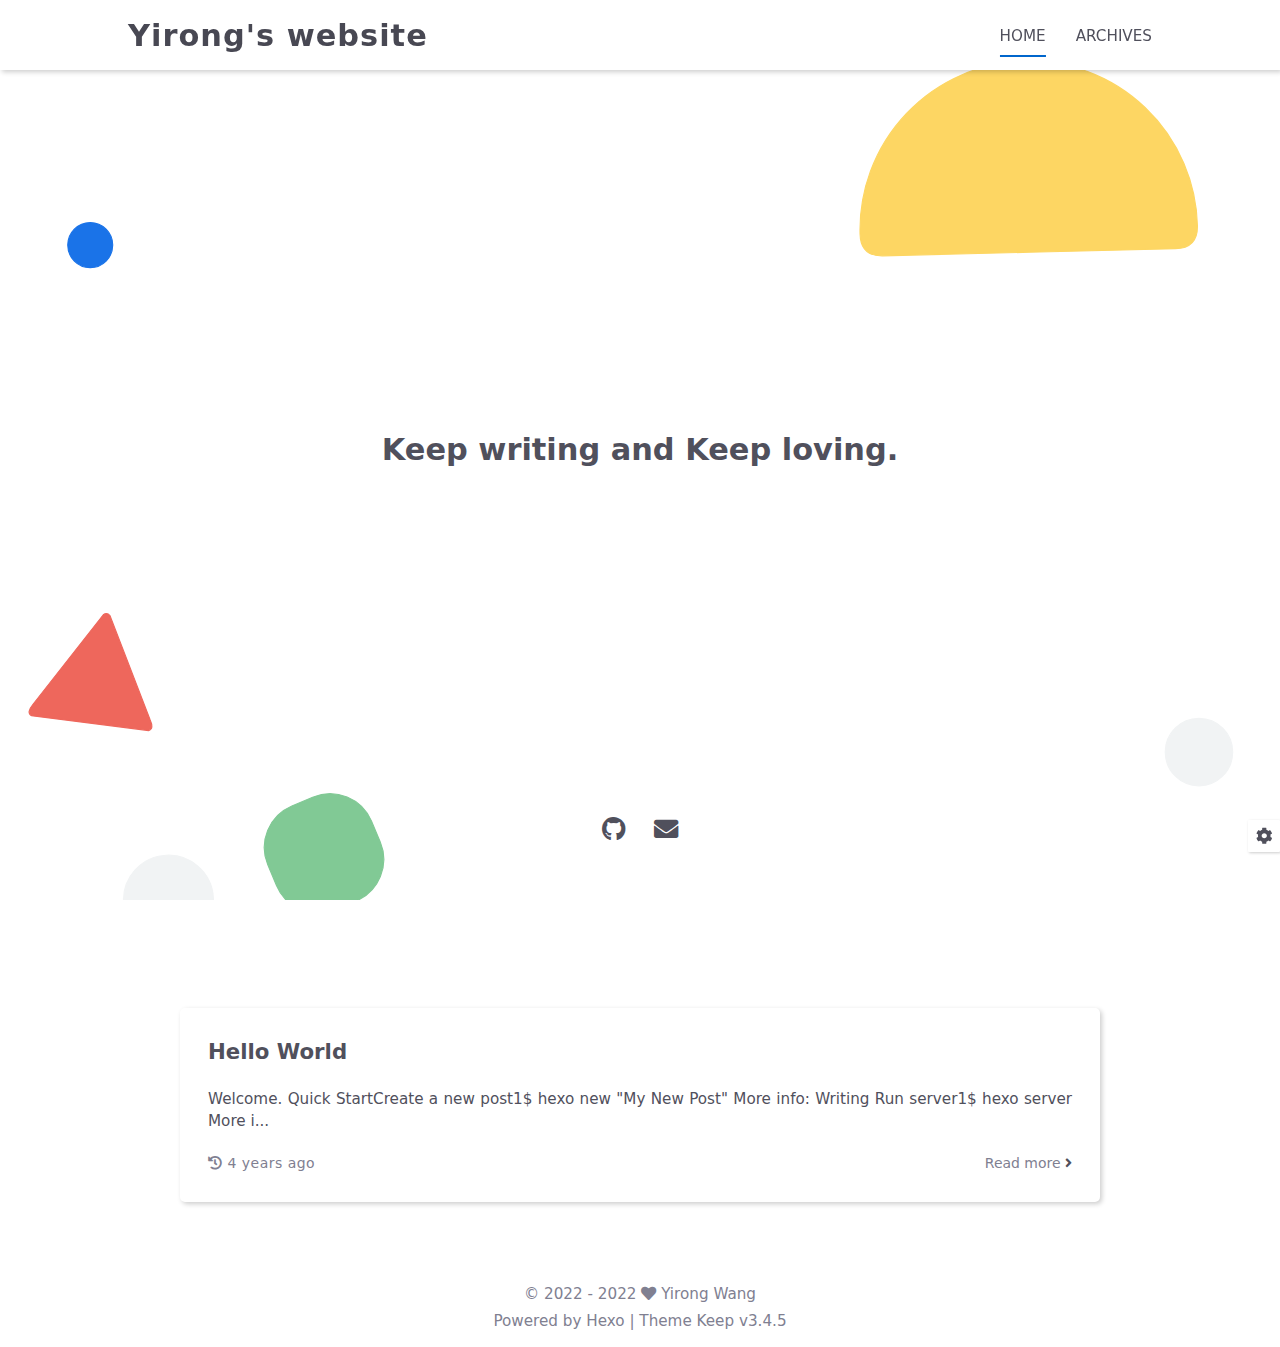
==== index.html @ bf0e3811 "Site updated: 2022-04-10 17:16:01" ====
<!DOCTYPE html>
<html lang="en">
<head>
    <meta charset="utf-8">
    <meta name="viewport" content="width=device-width, initial-scale=1, maximum-scale=1">
    <meta name="keywords" content="Hexo Theme Keep">
    <meta name="description" content="My blog">
    <meta name="author" content="Yirong Wang">
    
    <title>
        
        Yirong&#39;s website
    </title>
    
<link rel="stylesheet" href="/css/style.css">

    <link rel="shortcut icon" href="/images/logo.svg">
    
<link rel="stylesheet" href="/css/font-awesome.min.css">

    <script id="hexo-configurations">
    let KEEP = window.KEEP || {};
    KEEP.hexo_config = {"hostname":"yoursite.com","root":"/","language":"en"};
    KEEP.theme_config = {"toc":{"enable":false,"number":false,"expand_all":false,"init_open":false},"style":{"primary_color":"#0066CC","avatar":"/images/avatar.svg","favicon":"/images/logo.svg","article_img_align":"left","left_side_width":"260px","content_max_width":"920px","hover":{"shadow":false,"scale":false},"first_screen":{"enable":true,"background_img":"/images/bg.svg","description":"Keep writing and Keep loving."},"scroll":{"progress_bar":{"enable":false},"percent":{"enable":false}}},"local_search":{"enable":false,"preload":false},"code_copy":{"enable":false,"style":"default"},"pjax":{"enable":false},"lazyload":{"enable":false},"version":"3.4.5"};
    KEEP.language_ago = {"second":"%s seconds ago","minute":"%s minutes ago","hour":"%s hours ago","day":"%s days ago","week":"%s weeks ago","month":"%s months ago","year":"%s years ago"};
  </script>
<meta name="generator" content="Hexo 6.1.0"></head>


<body>
<div class="progress-bar-container">
    

    
</div>


<main class="page-container">

    
        <div class="first-screen-container flex-center fade-in-down-animation">
    <div class="content flex-center">
        <div class="description">
            Keep writing and Keep loving.
        </div>
        
            <div class="s-icon-list">
                
                    
                        
                            <span class="s-icon-item github">
                                <a target="_blank" href="https://github.com/YWYirong# your GitHub URL">
                                    <i class="fab fa-github"></i>
                                </a>
                            </span>
                        
                    
                
                    
                
                    
                
                    
                
                    
                
                    
                
                    
                
                    
                        
                            <span class="s-icon-item email">
                                <a href="mailto:yw.yirong@gmail.com">
                                    <i class="fas fa-envelope"></i>
                                </a>
                            </span>
                        
                    
                
            </div>
        
    </div>
</div>

    

    <div class="page-main-content">

        <div class="page-main-content-top">
            <header class="header-wrapper">

    <div class="header-content has-first-screen">
        <div class="left">
            
            <a class="logo-title" href="/">
                Yirong&#39;s website
            </a>
        </div>

        <div class="right">
            <div class="pc">
                <ul class="menu-list">
                    
                        <li class="menu-item">
                            <a class="active"
                               href="/"
                            >
                                HOME
                            </a>
                        </li>
                    
                        <li class="menu-item">
                            <a class=""
                               href="/archives"
                            >
                                ARCHIVES
                            </a>
                        </li>
                    
                    
                </ul>
            </div>
            <div class="mobile">
                
                <div class="icon-item menu-bar">
                    <div class="menu-bar-middle"></div>
                </div>
            </div>
        </div>
    </div>

    <div class="header-drawer">
        <ul class="drawer-menu-list">
            
                <li class="drawer-menu-item flex-center">
                    <a class="active"
                       href="/">HOME</a>
                </li>
            
                <li class="drawer-menu-item flex-center">
                    <a class=""
                       href="/archives">ARCHIVES</a>
                </li>
            
        </ul>
    </div>

    <div class="window-mask"></div>

</header>


        </div>

        <div class="page-main-content-middle">

            <div class="main-content">

                
                    <div class="home-content-container fade-in-down-animation">
    <ul class="home-article-list">
        
            <li class="home-article-item">

                

                <h3 class="home-article-title">
                    <a href="/2022/04/10/hello-world/">
                        Hello World
                    </a>
                </h3>

                <div class="home-article-content markdown-body">
                    
                        Welcome.
Quick StartCreate a new post1$ hexo new &quot;My New Post&quot;

More info: Writing
Run server1$ hexo server

More i...
                    
                </div>

                <div class="home-article-meta-info-container">
    <div class="home-article-meta-info">
        <span><i class="fas fa-history"></i>&nbsp;<span class="home-article-date" data-date="Sun Apr 10 2022 15:26:26 GMT-0500">2022-04-10</span></span>
        
        
    </div>

    <a href="/2022/04/10/hello-world/">Read more&nbsp;<i class="fas fa-angle-right"></i></a>
</div>

            </li>
        
    </ul>

    <div class="home-paginator">
        <div class="paginator">
    

    
</div>

    </div>
</div>


                
            </div>

        </div>

        <div class="page-main-content-bottom">
            <footer class="footer">
    <div class="info-container">
        <div class="copyright-info info-item">
            &copy;
            
              <span>2022</span>
              -
            
            2022&nbsp;<i class="fas fa-heart icon-animate"></i>&nbsp;<a href="/">Yirong Wang</a>
        </div>
        
        <div class="theme-info info-item">
            Powered by <a target="_blank" href="https://hexo.io">Hexo</a>&nbsp;|&nbsp;Theme&nbsp;<a class="theme-version" target="_blank" href="https://github.com/XPoet/hexo-theme-keep">Keep v3.4.5</a>
        </div>
        
        
    </div>
</footer>

        </div>
    </div>

    

    <div class="right-bottom-side-tools">
        <div class="side-tools-container">
    <ul class="side-tools-list">
        <li class="tools-item tool-font-adjust-plus flex-center">
            <i class="fas fa-search-plus"></i>
        </li>

        <li class="tools-item tool-font-adjust-minus flex-center">
            <i class="fas fa-search-minus"></i>
        </li>

        <li class="tools-item tool-expand-width flex-center">
            <i class="fas fa-arrows-alt-h"></i>
        </li>

        <li class="tools-item tool-dark-light-toggle flex-center">
            <i class="fas fa-moon"></i>
        </li>

        <!-- rss -->
        

        
            <li class="tools-item tool-scroll-to-top flex-center">
                <i class="fas fa-arrow-up"></i>
            </li>
        

        <li class="tools-item tool-scroll-to-bottom flex-center">
            <i class="fas fa-arrow-down"></i>
        </li>
    </ul>

    <ul class="exposed-tools-list">
        <li class="tools-item tool-toggle-show flex-center">
            <i class="fas fa-cog fa-spin"></i>
        </li>
        
    </ul>
</div>

    </div>

    

    <div class="image-viewer-container">
    <img src="">
</div>


    

</main>





<script src="/js/utils.js"></script>

<script src="/js/main.js"></script>

<script src="/js/header-shrink.js"></script>

<script src="/js/back2top.js"></script>

<script src="/js/dark-light-toggle.js"></script>








<div class="post-scripts">
    
</div>



</body>
</html>
---- css/style.css ----
:root {
  --background-color: #fff;
  --second-background-color: #f7f7f7;
  --primary-color: #06c;
  --first-text-color: #484853;
  --second-text-color: #4c4c57;
  --third-text-color: #808091;
  --fourth-text-color: #ededef;
  --default-text-color: #50505c;
  --border-color: #b3b3b3;
  --selection-color: #0075eb;
  --shadow-color: rgba(0,0,0,0.2);
  --shadow-hover-color: rgba(0,0,0,0.28);
  --scrollbar-color: #595967;
  --scroll-bar-bg-color: #e6e6e6;
  --link-color: #484853;
  --copyright-info-color: #c03;
  --avatar-background-color: #06c;
  --pjax-progress-bar-color: linear-gradient(45deg, #f10006, #ef5b00, #e59c01, #19ca05, #00cab5, #0264c8, #c303c3);
}
@media (prefers-color-scheme: light) {
  :root {
    --background-color: #fff;
    --second-background-color: #f7f7f7;
    --primary-color: #06c;
    --first-text-color: #484853;
    --second-text-color: #4c4c57;
    --third-text-color: #808091;
    --fourth-text-color: #ededef;
    --default-text-color: #50505c;
    --border-color: #b3b3b3;
    --selection-color: #0075eb;
    --shadow-color: rgba(0,0,0,0.2);
    --shadow-hover-color: rgba(0,0,0,0.28);
    --scrollbar-color: #595967;
    --scroll-bar-bg-color: #e6e6e6;
    --link-color: #484853;
    --copyright-info-color: #c03;
    --avatar-background-color: #06c;
    --pjax-progress-bar-color: linear-gradient(45deg, #f10006, #ef5b00, #e59c01, #19ca05, #00cab5, #0264c8, #c303c3);
  }
}
@media (prefers-color-scheme: dark) {
  :root {
    --background-color: #383940;
    --second-background-color: #32333a;
    --primary-color: #06c;
    --first-text-color: #d2d2d7;
    --second-text-color: #cbcbd1;
    --third-text-color: #9595a2;
    --fourth-text-color: #242429;
    --default-text-color: #bebec6;
    --border-color: #5c5e6a;
    --selection-color: #0075eb;
    --shadow-color: rgba(128,128,128,0.2);
    --shadow-hover-color: rgba(128,128,128,0.28);
    --scrollbar-color: #32333a;
    --scroll-bar-bg-color: #5c5e6a;
    --link-color: #c5c5cc;
    --copyright-info-color: #a30029;
    --avatar-background-color: #005cb8;
    --pjax-progress-bar-color: linear-gradient(45deg, #ea404a, #ea722f, #e9a71f, #67e559, #18ecec, #1b85f1, #ee1dee);
  }
}
.light-mode {
  --background-color: #fff;
  --second-background-color: #f7f7f7;
  --primary-color: #06c;
  --first-text-color: #484853;
  --second-text-color: #4c4c57;
  --third-text-color: #808091;
  --fourth-text-color: #ededef;
  --default-text-color: #50505c;
  --border-color: #b3b3b3;
  --selection-color: #0075eb;
  --shadow-color: rgba(0,0,0,0.2);
  --shadow-hover-color: rgba(0,0,0,0.28);
  --scrollbar-color: #595967;
  --scroll-bar-bg-color: #e6e6e6;
  --link-color: #484853;
  --copyright-info-color: #c03;
  --avatar-background-color: #06c;
  --pjax-progress-bar-color: linear-gradient(45deg, #f10006, #ef5b00, #e59c01, #19ca05, #00cab5, #0264c8, #c303c3);
}
.dark-mode {
  --background-color: #383940;
  --second-background-color: #32333a;
  --primary-color: #06c;
  --first-text-color: #d2d2d7;
  --second-text-color: #cbcbd1;
  --third-text-color: #9595a2;
  --fourth-text-color: #242429;
  --default-text-color: #bebec6;
  --border-color: #5c5e6a;
  --selection-color: #0075eb;
  --shadow-color: rgba(128,128,128,0.2);
  --shadow-hover-color: rgba(128,128,128,0.28);
  --scrollbar-color: #32333a;
  --scroll-bar-bg-color: #5c5e6a;
  --link-color: #c5c5cc;
  --copyright-info-color: #a30029;
  --avatar-background-color: #005cb8;
  --pjax-progress-bar-color: linear-gradient(45deg, #ea404a, #ea722f, #e9a71f, #67e559, #18ecec, #1b85f1, #ee1dee);
}
.fade-in-down-animation {
  animation-fill-mode: both;
  animation-duration: 1s;
  animation-name: fade-in-down;
}
.title-hover-animation {
  display: inline-block;
  position: relative;
  border-bottom: none;
  line-height: 1.3;
  vertical-align: top;
  color: var(--second-text-color);
}
.title-hover-animation::before {
  content: "";
  position: absolute;
  width: 100%;
  height: 2px;
  bottom: -4px;
  left: 0;
  background-color: var(--second-text-color);
  visibility: hidden;
  transform: scaleX(0);
  transition-property: color, background, box-shadow, border-color, visibility, transform;
  transition-delay: 0s, 0s, 0s, 0s, 0s, 0s;
  transition-duration: 0.2s, 0.2s, 0.2s, 0.2s, 0.2s, 0.2s;
  transition-timing-function: ease, ease, ease, ease, ease-in-out, ease-in-out;
}
.title-hover-animation:hover::before {
  visibility: visible;
  transform: scaleX(1);
}
@-moz-keyframes fade-in-down {
  0% {
    opacity: 0;
    transform: translateY(-50px);
  }
  100% {
    opacity: 1;
    transform: translateY(0);
  }
}
@-webkit-keyframes fade-in-down {
  0% {
    opacity: 0;
    transform: translateY(-50px);
  }
  100% {
    opacity: 1;
    transform: translateY(0);
  }
}
@-o-keyframes fade-in-down {
  0% {
    opacity: 0;
    transform: translateY(-50px);
  }
  100% {
    opacity: 1;
    transform: translateY(0);
  }
}
@keyframes fade-in-down {
  0% {
    opacity: 0;
    transform: translateY(-50px);
  }
  100% {
    opacity: 1;
    transform: translateY(0);
  }
}
@-moz-keyframes icon-animate {
  0%, 100% {
    transform: scale(1);
  }
  10%, 30% {
    transform: scale(0.88);
  }
  20%, 40%, 60%, 80% {
    transform: scale(1.08);
  }
  50%, 70% {
    transform: scale(1.08);
  }
}
@-webkit-keyframes icon-animate {
  0%, 100% {
    transform: scale(1);
  }
  10%, 30% {
    transform: scale(0.88);
  }
  20%, 40%, 60%, 80% {
    transform: scale(1.08);
  }
  50%, 70% {
    transform: scale(1.08);
  }
}
@-o-keyframes icon-animate {
  0%, 100% {
    transform: scale(1);
  }
  10%, 30% {
    transform: scale(0.88);
  }
  20%, 40%, 60%, 80% {
    transform: scale(1.08);
  }
  50%, 70% {
    transform: scale(1.08);
  }
}
@keyframes icon-animate {
  0%, 100% {
    transform: scale(1);
  }
  10%, 30% {
    transform: scale(0.88);
  }
  20%, 40%, 60%, 80% {
    transform: scale(1.08);
  }
  50%, 70% {
    transform: scale(1.08);
  }
}
* {
  transition-property: color, background, box-shadow, border-color;
  transition-delay: 0s, 0s, 0s, 0s;
  transition-duration: 0.2s, 0.2s, 0.2s, 0.2s;
  transition-timing-function: ease, ease, ease, ease;
}
*::-webkit-scrollbar {
  width: 6px;
  height: 6px;
  transition: all 0.2s ease;
}
*::-webkit-scrollbar-thumb {
  background: var(--scrollbar-color);
  border-radius: 1px;
}
*::-webkit-scrollbar-track {
  background: var(--scroll-bar-bg-color);
}
html,
body {
  position: relative;
  width: 100%;
  height: 100%;
  margin: 0;
  padding: 0;
  color: var(--default-text-color);
  background: var(--background-color);
  font-family: Optima-Regular, Optima, -apple-system, system-ui, Segoe UI, Roboto, Ubuntu, Cantarell, Noto Sans, sans-serif, BlinkMacSystemFont, Helvetica Neue, PingFang SC, Hiragino Sans GB, Microsoft YaHei, Arial;
  font-weight: 400;
  font-size: 15.2px;
  line-height: 22px;
}
html::-webkit-scrollbar,
body::-webkit-scrollbar {
  width: 8px;
  height: 8px;
}
@media (max-width: 780px) {
  html,
  body {
    font-size: 14.591999999999999px;
    line-height: 21.119999999999997px;
  }
}
@media (max-width: 500px) {
  html,
  body {
    font-size: 13.68px;
    line-height: 19.8px;
  }
}
::selection {
  background: var(--selection-color);
  color: #fff;
}
ul,
ol,
li {
  padding: 0;
  margin: 0;
  list-style: none;
}
a {
  text-decoration: none;
  color: var(--default-text-color);
}
a i,
a span {
  color: var(--default-text-color);
}
a:hover,
a:active {
  text-decoration: none !important;
  color: var(--primary-color);
}
a:hover i,
a:active i,
a:hover span,
a:active span {
  color: var(--primary-color);
}
img[lazyload] {
  padding: 10px;
  margin: 20px auto !important;
  cursor: not-allowed;
  pointer-events: none;
}
button {
  padding: 0;
  margin: 0;
  border: 0;
  outline: none;
  cursor: pointer;
  background: transparent;
}
.btn {
  display: inline-block;
  position: relative;
  text-align: center;
  cursor: pointer;
  white-space: nowrap;
  border-radius: 5px;
  padding: 8px 16px;
  background: var(--background-color);
  box-shadow: 2px 2px 5px var(--shadow-color);
  transition-property: color, background, box-shadow, border-color, transform;
  transition-delay: 0s, 0s, 0s, 0s, 0s;
  transition-duration: 0.2s, 0.2s, 0.2s, 0.2s, 0.2s;
  transition-timing-function: ease, ease, ease, ease, linear;
}
.btn:hover {
  color: var(--background-color);
  background: var(--primary-color);
}
.flex-center {
  display: flex;
  justify-content: center;
  align-items: center;
}
.clear {
  clear: both;
}
.markdown-body {
  font-size: 1rem;
}
.markdown-body blockquote {
  box-sizing: border-box;
  border-left: 5px solid var(--default-text-color);
  margin: 20px 0;
  color: var(--default-text-color);
  background: var(--second-background-color);
}
.markdown-body blockquote p,
.markdown-body blockquote ul,
.markdown-body blockquote ol {
  padding: 5px 5px 5px 10px;
}
.markdown-body p {
  line-height: 2;
  color: var(--default-text-color);
}
.markdown-body a {
  position: relative;
  outline: 0;
  text-decoration: none;
  overflow-wrap: break-word;
  cursor: pointer;
  border-bottom: 1px solid var(--third-text-color);
  box-sizing: border-box;
  padding-bottom: 2px;
}
.markdown-body a .fas,
.markdown-body a .far,
.markdown-body a fab {
  margin: 0 2px 0 6px;
  position: relative;
  color: var(--third-text-color);
  font-size: 0.88rem;
}
.markdown-body a:hover {
  text-decoration: underline;
}
.markdown-body a:hover::after {
  background: var(--primary-color);
}
.markdown-body strong {
  color: var(--default-text-color);
}
.markdown-body em {
  color: var(--default-text-color);
}
.markdown-body ul > li,
.markdown-body ol > li {
  margin-left: 16px;
  line-height: 2rem;
}
.markdown-body ul li {
  list-style: disc;
}
.markdown-body ul li ul li {
  list-style: circle;
}
.markdown-body ul li ul li ul li {
  list-style: square;
}
.markdown-body ol li {
  list-style: decimal;
}
.markdown-body ol li ol li {
  list-style: upper-alpha;
}
.markdown-body ol li ol li ol li {
  list-style: upper-roman;
}
.markdown-body li {
  color: var(--default-text-color);
}
.markdown-body h1,
.markdown-body h2,
.markdown-body h3,
.markdown-body h4,
.markdown-body h5,
.markdown-body h6 {
  color: var(--second-text-color);
  line-height: 1.5;
}
@media (max-width: 780px) {
  .markdown-body h1,
  .markdown-body h2,
  .markdown-body h3,
  .markdown-body h4,
  .markdown-body h5,
  .markdown-body h6 {
    line-height: 1.25;
  }
}
.markdown-body h1 {
  font-size: 1.8rem;
  font-weight: 600;
}
@media (max-width: 780px) {
  .markdown-body h1 {
    font-size: 1.7rem;
  }
}
.markdown-body h2 {
  font-size: 1.7rem;
  font-weight: 600;
}
@media (max-width: 780px) {
  .markdown-body h2 {
    font-size: 1.6rem;
  }
}
.markdown-body h3 {
  font-size: 1.6rem;
  font-weight: 550;
}
@media (max-width: 780px) {
  .markdown-body h3 {
    font-size: 1.5rem;
  }
}
.markdown-body h4 {
  font-size: 1.5rem;
  font-weight: 550;
}
@media (max-width: 780px) {
  .markdown-body h4 {
    font-size: 1.4rem;
  }
}
.markdown-body h5 {
  font-size: 1.28rem;
  font-weight: 500;
}
@media (max-width: 780px) {
  .markdown-body h5 {
    font-size: 1.18rem;
  }
}
.markdown-body h6 {
  font-size: 1.2rem;
  font-weight: 500;
  line-height: 1.2;
}
@media (max-width: 780px) {
  .markdown-body h6 {
    font-size: 1.1rem;
    line-height: 1.1;
  }
}
.markdown-body img {
  box-sizing: border-box;
  max-width: 100%;
  cursor: zoom-in;
  display: block;
  box-shadow: 0 0 2px var(--shadow-color);
  transition-property: color, background, box-shadow, border-color, padding, margin;
  transition-delay: 0s, 0s, 0s, 0s, 0s, 0s;
  transition-duration: 0.2s, 0.2s, 0.2s, 0.2s, 0.2s, 0.2s;
  transition-timing-function: ease, ease, ease, ease, linear, linear;
  margin: 10px 0 2px;
}
.markdown-body > table {
  border-spacing: 0;
  border-collapse: collapse;
  width: 100%;
  overflow: auto;
}
.markdown-body > table td,
.markdown-body > table th {
  padding: 0;
}
.markdown-body > table th {
  font-weight: 600;
}
.markdown-body > table td,
.markdown-body > table th {
  padding: 6px 13px;
  border: 1px solid var(--border-color);
}
.markdown-body > table tr {
  background-color: var(--background-color);
  border: 1px solid var(--fourth-text-color);
}
.markdown-body > table tr:nth-child(2n) {
  background-color: var(--second-background-color);
}
:root {
  --background-color: #fff;
  --second-background-color: #f7f7f7;
  --primary-color: #06c;
  --first-text-color: #484853;
  --second-text-color: #4c4c57;
  --third-text-color: #808091;
  --fourth-text-color: #ededef;
  --default-text-color: #50505c;
  --border-color: #b3b3b3;
  --selection-color: #0075eb;
  --shadow-color: rgba(0,0,0,0.2);
  --shadow-hover-color: rgba(0,0,0,0.28);
  --scrollbar-color: #595967;
  --scroll-bar-bg-color: #e6e6e6;
  --link-color: #484853;
  --copyright-info-color: #c03;
  --avatar-background-color: #06c;
  --pjax-progress-bar-color: linear-gradient(45deg, #f10006, #ef5b00, #e59c01, #19ca05, #00cab5, #0264c8, #c303c3);
}
@media (prefers-color-scheme: light) {
  :root {
    --background-color: #fff;
    --second-background-color: #f7f7f7;
    --primary-color: #06c;
    --first-text-color: #484853;
    --second-text-color: #4c4c57;
    --third-text-color: #808091;
    --fourth-text-color: #ededef;
    --default-text-color: #50505c;
    --border-color: #b3b3b3;
    --selection-color: #0075eb;
    --shadow-color: rgba(0,0,0,0.2);
    --shadow-hover-color: rgba(0,0,0,0.28);
    --scrollbar-color: #595967;
    --scroll-bar-bg-color: #e6e6e6;
    --link-color: #484853;
    --copyright-info-color: #c03;
    --avatar-background-color: #06c;
    --pjax-progress-bar-color: linear-gradient(45deg, #f10006, #ef5b00, #e59c01, #19ca05, #00cab5, #0264c8, #c303c3);
  }
}
@media (prefers-color-scheme: dark) {
  :root {
    --background-color: #383940;
    --second-background-color: #32333a;
    --primary-color: #06c;
    --first-text-color: #d2d2d7;
    --second-text-color: #cbcbd1;
    --third-text-color: #9595a2;
    --fourth-text-color: #242429;
    --default-text-color: #bebec6;
    --border-color: #5c5e6a;
    --selection-color: #0075eb;
    --shadow-color: rgba(128,128,128,0.2);
    --shadow-hover-color: rgba(128,128,128,0.28);
    --scrollbar-color: #32333a;
    --scroll-bar-bg-color: #5c5e6a;
    --link-color: #c5c5cc;
    --copyright-info-color: #a30029;
    --avatar-background-color: #005cb8;
    --pjax-progress-bar-color: linear-gradient(45deg, #ea404a, #ea722f, #e9a71f, #67e559, #18ecec, #1b85f1, #ee1dee);
  }
}
.light-mode {
  --background-color: #fff;
  --second-background-color: #f7f7f7;
  --primary-color: #06c;
  --first-text-color: #484853;
  --second-text-color: #4c4c57;
  --third-text-color: #808091;
  --fourth-text-color: #ededef;
  --default-text-color: #50505c;
  --border-color: #b3b3b3;
  --selection-color: #0075eb;
  --shadow-color: rgba(0,0,0,0.2);
  --shadow-hover-color: rgba(0,0,0,0.28);
  --scrollbar-color: #595967;
  --scroll-bar-bg-color: #e6e6e6;
  --link-color: #484853;
  --copyright-info-color: #c03;
  --avatar-background-color: #06c;
  --pjax-progress-bar-color: linear-gradient(45deg, #f10006, #ef5b00, #e59c01, #19ca05, #00cab5, #0264c8, #c303c3);
}
.dark-mode {
  --background-color: #383940;
  --second-background-color: #32333a;
  --primary-color: #06c;
  --first-text-color: #d2d2d7;
  --second-text-color: #cbcbd1;
  --third-text-color: #9595a2;
  --fourth-text-color: #242429;
  --default-text-color: #bebec6;
  --border-color: #5c5e6a;
  --selection-color: #0075eb;
  --shadow-color: rgba(128,128,128,0.2);
  --shadow-hover-color: rgba(128,128,128,0.28);
  --scrollbar-color: #32333a;
  --scroll-bar-bg-color: #5c5e6a;
  --link-color: #c5c5cc;
  --copyright-info-color: #a30029;
  --avatar-background-color: #005cb8;
  --pjax-progress-bar-color: linear-gradient(45deg, #ea404a, #ea722f, #e9a71f, #67e559, #18ecec, #1b85f1, #ee1dee);
}
:root {
  --code-foreground: #535360;
  --code-background: #f2f2f2;
  --highlight-background: #fafafa;
  --highlight-foreground: #535360;
  --highlight-comment: #8e908c;
  --highlight-red: #c82829;
  --highlight-orange: #f5871f;
  --highlight-yellow: #eab700;
  --highlight-green: #718c00;
  --highlight-aqua: #3e999f;
  --highlight-blue: #4271ae;
  --highlight-purple: #8959a8;
  --highlight-gutter-color: #585865;
  --highlight-gutter-bg-color: #f2f2f2;
}
@media (prefers-color-scheme: light) {
  :root {
    --code-foreground: #535360;
    --code-background: #f2f2f2;
    --highlight-background: #fafafa;
    --highlight-foreground: #535360;
    --highlight-comment: #8e908c;
    --highlight-red: #c82829;
    --highlight-orange: #f5871f;
    --highlight-yellow: #eab700;
    --highlight-green: #718c00;
    --highlight-aqua: #3e999f;
    --highlight-blue: #4271ae;
    --highlight-purple: #8959a8;
    --highlight-gutter-color: #585865;
    --highlight-gutter-bg-color: #f2f2f2;
  }
}
@media (prefers-color-scheme: dark) {
  :root {
    --code-foreground: #bfbfc7;
    --code-background: #32333a;
    --highlight-background: #34343b;
    --highlight-foreground: #bfbfc7;
    --highlight-comment: #969896;
    --highlight-red: #c66;
    --highlight-orange: #de935f;
    --highlight-yellow: #f0c674;
    --highlight-green: #b5bd68;
    --highlight-aqua: #8abeb7;
    --highlight-blue: #81a2be;
    --highlight-purple: #b294bb;
    --highlight-gutter-color: #c1c1c9;
    --highlight-gutter-bg-color: #32333a;
  }
}
.light-mode {
  --code-foreground: #535360;
  --code-background: #f2f2f2;
  --highlight-background: #fafafa;
  --highlight-foreground: #535360;
  --highlight-comment: #8e908c;
  --highlight-red: #c82829;
  --highlight-orange: #f5871f;
  --highlight-yellow: #eab700;
  --highlight-green: #718c00;
  --highlight-aqua: #3e999f;
  --highlight-blue: #4271ae;
  --highlight-purple: #8959a8;
  --highlight-gutter-color: #585865;
  --highlight-gutter-bg-color: #f2f2f2;
}
.dark-mode {
  --code-foreground: #bfbfc7;
  --code-background: #32333a;
  --highlight-background: #34343b;
  --highlight-foreground: #bfbfc7;
  --highlight-comment: #969896;
  --highlight-red: #c66;
  --highlight-orange: #de935f;
  --highlight-yellow: #f0c674;
  --highlight-green: #b5bd68;
  --highlight-aqua: #8abeb7;
  --highlight-blue: #81a2be;
  --highlight-purple: #b294bb;
  --highlight-gutter-color: #c1c1c9;
  --highlight-gutter-bg-color: #32333a;
}
pre,
.highlight {
  overflow: auto;
  margin: 20px 0;
  padding: 0;
  font-size: 0.96rem;
  line-height: 1.5rem;
  color: var(--highlight-foreground);
  background: var(--highlight-background);
}
pre,
code {
  font-family: "Source Code Pro", consolas, Menlo;
}
code {
  padding: 5px;
  word-wrap: break-word;
  border-radius: 2px;
  font-size: 0.96rem;
  color: var(--code-foreground);
  background: var(--code-background);
}
pre {
  padding: 10px;
}
pre code {
  padding: 0;
  color: var(--highlight-foreground);
  background: none;
  text-shadow: none;
}
.highlight {
  border-radius: 1px;
}
.highlight pre {
  border: none;
  margin: 0;
  padding: 10px 0;
}
.highlight table {
  margin: 0;
  width: auto;
  border: none;
  border-spacing: unset;
}
.highlight td {
  border: none;
  padding: 0;
}
.highlight figcaption {
  font-size: 1rem;
  color: var(--highlight-foreground);
  line-height: 1rem;
  margin-bottom: 1rem;
}
.highlight figcaption a {
  float: right;
  color: var(--highlight-foreground);
}
.highlight figcaption a:hover {
  border-bottom-color: var(--highlight-foreground);
}
.highlight .gutter pre {
  padding-left: 10px;
  padding-right: 10px;
  color: var(--highlight-gutter-color);
  text-align: center;
  background-color: var(--highlight-gutter-bg-color);
}
.highlight .code pre {
  width: 100%;
  padding-left: 10px;
  padding-right: 10px;
  background-color: var(--highlight-background);
}
.highlight .line {
  height: 20px;
  color: var(--default-text-color);
}
.highlight .line .attr {
  color: var(--default-text-color);
}
.highlight .line .string {
  color: var(--default-text-color);
}
.gutter {
  -webkit-user-select: none;
  -moz-user-select: none;
  -ms-user-select: none;
  user-select: none;
}
.gist table {
  width: auto;
}
.gist table td {
  border: none;
}
pre .deletion {
  background: var(--highlight-deletion);
}
pre .addition {
  background: var(--highlight-addition);
}
pre .meta {
  color: var(--highlight-purple);
}
pre .comment {
  color: var(--highlight-comment);
}
pre .variable,
pre .attribute,
pre .tag,
pre .regexp,
pre .ruby .constant,
pre .xml .tag .title,
pre .xml .pi,
pre .xml .doctype,
pre .html .doctype,
pre .css .id,
pre .css .class,
pre .css .pseudo {
  color: var(--highlight-red);
}
pre .number,
pre .preprocessor,
pre .built_in,
pre .literal,
pre .params,
pre .constant,
pre .command {
  color: var(--highlight-orange);
}
pre .ruby .class .title,
pre .css .rules .attribute,
pre .string,
pre .value,
pre .inheritance,
pre .header,
pre .ruby .symbol,
pre .xml .cdata,
pre .special,
pre .number,
pre .formula {
  color: var(--highlight-green);
}
pre .title,
pre .css .hexcolor {
  color: var(--highlight-aqua);
}
pre .function,
pre .python .decorator,
pre .python .title,
pre .ruby .function .title,
pre .ruby .title .keyword,
pre .perl .sub,
pre .javascript .title,
pre .coffeescript .title {
  color: var(--highlight-blue);
}
pre .keyword,
pre .javascript .function {
  color: var(--highlight-purple);
}
.highlight-container {
  position: relative;
}
.highlight-container:hover .copy-btn,
.highlight-container .copy-btn:focus {
  opacity: 1;
}
.copy-btn {
  cursor: pointer;
  display: inline-block;
  font-weight: bold;
  line-height: 1.8;
  opacity: 0;
  outline: 0;
  padding: 2px 6px;
  position: absolute;
  vertical-align: middle;
  white-space: nowrap;
  font-size: 1rem;
  color: var(--default-text-color);
  -moz-user-select: none;
  -ms-user-select: none;
  -webkit-user-select: none;
  user-select: none;
  transition-property: color, background, box-shadow, border-color, opacity;
  transition-delay: 0s, 0s, 0s, 0s, 0s;
  transition-duration: 0.2s, 0.2s, 0.2s, 0.2s, 0.2s;
  transition-timing-function: ease, ease, ease, ease, ease-in-out;
  background: var(--background-color);
  border: 0;
  right: 0;
  top: 0;
}
:root {
  --background-color: #fff;
  --second-background-color: #f7f7f7;
  --primary-color: #06c;
  --first-text-color: #484853;
  --second-text-color: #4c4c57;
  --third-text-color: #808091;
  --fourth-text-color: #ededef;
  --default-text-color: #50505c;
  --border-color: #b3b3b3;
  --selection-color: #0075eb;
  --shadow-color: rgba(0,0,0,0.2);
  --shadow-hover-color: rgba(0,0,0,0.28);
  --scrollbar-color: #595967;
  --scroll-bar-bg-color: #e6e6e6;
  --link-color: #484853;
  --copyright-info-color: #c03;
  --avatar-background-color: #06c;
  --pjax-progress-bar-color: linear-gradient(45deg, #f10006, #ef5b00, #e59c01, #19ca05, #00cab5, #0264c8, #c303c3);
}
@media (prefers-color-scheme: light) {
  :root {
    --background-color: #fff;
    --second-background-color: #f7f7f7;
    --primary-color: #06c;
    --first-text-color: #484853;
    --second-text-color: #4c4c57;
    --third-text-color: #808091;
    --fourth-text-color: #ededef;
    --default-text-color: #50505c;
    --border-color: #b3b3b3;
    --selection-color: #0075eb;
    --shadow-color: rgba(0,0,0,0.2);
    --shadow-hover-color: rgba(0,0,0,0.28);
    --scrollbar-color: #595967;
    --scroll-bar-bg-color: #e6e6e6;
    --link-color: #484853;
    --copyright-info-color: #c03;
    --avatar-background-color: #06c;
    --pjax-progress-bar-color: linear-gradient(45deg, #f10006, #ef5b00, #e59c01, #19ca05, #00cab5, #0264c8, #c303c3);
  }
}
@media (prefers-color-scheme: dark) {
  :root {
    --background-color: #383940;
    --second-background-color: #32333a;
    --primary-color: #06c;
    --first-text-color: #d2d2d7;
    --second-text-color: #cbcbd1;
    --third-text-color: #9595a2;
    --fourth-text-color: #242429;
    --default-text-color: #bebec6;
    --border-color: #5c5e6a;
    --selection-color: #0075eb;
    --shadow-color: rgba(128,128,128,0.2);
    --shadow-hover-color: rgba(128,128,128,0.28);
    --scrollbar-color: #32333a;
    --scroll-bar-bg-color: #5c5e6a;
    --link-color: #c5c5cc;
    --copyright-info-color: #a30029;
    --avatar-background-color: #005cb8;
    --pjax-progress-bar-color: linear-gradient(45deg, #ea404a, #ea722f, #e9a71f, #67e559, #18ecec, #1b85f1, #ee1dee);
  }
}
.light-mode {
  --background-color: #fff;
  --second-background-color: #f7f7f7;
  --primary-color: #06c;
  --first-text-color: #484853;
  --second-text-color: #4c4c57;
  --third-text-color: #808091;
  --fourth-text-color: #ededef;
  --default-text-color: #50505c;
  --border-color: #b3b3b3;
  --selection-color: #0075eb;
  --shadow-color: rgba(0,0,0,0.2);
  --shadow-hover-color: rgba(0,0,0,0.28);
  --scrollbar-color: #595967;
  --scroll-bar-bg-color: #e6e6e6;
  --link-color: #484853;
  --copyright-info-color: #c03;
  --avatar-background-color: #06c;
  --pjax-progress-bar-color: linear-gradient(45deg, #f10006, #ef5b00, #e59c01, #19ca05, #00cab5, #0264c8, #c303c3);
}
.dark-mode {
  --background-color: #383940;
  --second-background-color: #32333a;
  --primary-color: #06c;
  --first-text-color: #d2d2d7;
  --second-text-color: #cbcbd1;
  --third-text-color: #9595a2;
  --fourth-text-color: #242429;
  --default-text-color: #bebec6;
  --border-color: #5c5e6a;
  --selection-color: #0075eb;
  --shadow-color: rgba(128,128,128,0.2);
  --shadow-hover-color: rgba(128,128,128,0.28);
  --scrollbar-color: #32333a;
  --scroll-bar-bg-color: #5c5e6a;
  --link-color: #c5c5cc;
  --copyright-info-color: #a30029;
  --avatar-background-color: #005cb8;
  --pjax-progress-bar-color: linear-gradient(45deg, #ea404a, #ea722f, #e9a71f, #67e559, #18ecec, #1b85f1, #ee1dee);
}
:root {
  --code-foreground: #535360;
  --code-background: #f2f2f2;
  --highlight-background: #fafafa;
  --highlight-foreground: #535360;
  --highlight-comment: #8e908c;
  --highlight-red: #c82829;
  --highlight-orange: #f5871f;
  --highlight-yellow: #eab700;
  --highlight-green: #718c00;
  --highlight-aqua: #3e999f;
  --highlight-blue: #4271ae;
  --highlight-purple: #8959a8;
  --highlight-gutter-color: #585865;
  --highlight-gutter-bg-color: #f2f2f2;
}
@media (prefers-color-scheme: light) {
  :root {
    --code-foreground: #535360;
    --code-background: #f2f2f2;
    --highlight-background: #fafafa;
    --highlight-foreground: #535360;
    --highlight-comment: #8e908c;
    --highlight-red: #c82829;
    --highlight-orange: #f5871f;
    --highlight-yellow: #eab700;
    --highlight-green: #718c00;
    --highlight-aqua: #3e999f;
    --highlight-blue: #4271ae;
    --highlight-purple: #8959a8;
    --highlight-gutter-color: #585865;
    --highlight-gutter-bg-color: #f2f2f2;
  }
}
@media (prefers-color-scheme: dark) {
  :root {
    --code-foreground: #bfbfc7;
    --code-background: #32333a;
    --highlight-background: #34343b;
    --highlight-foreground: #bfbfc7;
    --highlight-comment: #969896;
    --highlight-red: #c66;
    --highlight-orange: #de935f;
    --highlight-yellow: #f0c674;
    --highlight-green: #b5bd68;
    --highlight-aqua: #8abeb7;
    --highlight-blue: #81a2be;
    --highlight-purple: #b294bb;
    --highlight-gutter-color: #c1c1c9;
    --highlight-gutter-bg-color: #32333a;
  }
}
.light-mode {
  --code-foreground: #535360;
  --code-background: #f2f2f2;
  --highlight-background: #fafafa;
  --highlight-foreground: #535360;
  --highlight-comment: #8e908c;
  --highlight-red: #c82829;
  --highlight-orange: #f5871f;
  --highlight-yellow: #eab700;
  --highlight-green: #718c00;
  --highlight-aqua: #3e999f;
  --highlight-blue: #4271ae;
  --highlight-purple: #8959a8;
  --highlight-gutter-color: #585865;
  --highlight-gutter-bg-color: #f2f2f2;
}
.dark-mode {
  --code-foreground: #bfbfc7;
  --code-background: #32333a;
  --highlight-background: #34343b;
  --highlight-foreground: #bfbfc7;
  --highlight-comment: #969896;
  --highlight-red: #c66;
  --highlight-orange: #de935f;
  --highlight-yellow: #f0c674;
  --highlight-green: #b5bd68;
  --highlight-aqua: #8abeb7;
  --highlight-blue: #81a2be;
  --highlight-purple: #b294bb;
  --highlight-gutter-color: #c1c1c9;
  --highlight-gutter-bg-color: #32333a;
}
.page-container {
  position: relative;
  box-sizing: border-box;
  width: 100%;
  height: auto;
  background: var(--background-color);
  transition-property: color, background, box-shadow, border-color, padding-left;
  transition-delay: 0s, 0s, 0s, 0s, 0s;
  transition-duration: 0.2s, 0.2s, 0.2s, 0.2s, 0.3s;
  transition-timing-function: ease, ease, ease, ease, ease-out;
}
@media (max-width: 780px) {
  .page-container {
    padding-left: 0 !important;
  }
}
.page-container .page-main-content {
  padding-top: 70px;
  position: relative;
}
.header-shrink .page-container .page-main-content {
  padding-top: 50.4px;
}
@media (max-width: 780px) {
  .header-shrink .page-container .page-main-content {
    padding-top: 45.36px;
  }
}
@media (max-width: 500px) {
  .header-shrink .page-container .page-main-content {
    padding-top: 40.32px;
  }
}
@media (max-width: 780px) {
  .page-container .page-main-content {
    padding-top: 63px;
  }
}
@media (max-width: 500px) {
  .page-container .page-main-content {
    padding-top: 56px;
  }
}
.page-container .page-main-content .page-main-content-top {
  position: fixed;
  top: 0;
  right: 0;
  width: 100%;
  height: 70px;
  z-index: 1005;
  box-sizing: border-box;
  transition-property: color, background, box-shadow, border-color, transform, padding-left, height;
  transition-delay: 0s, 0s, 0s, 0s, 0s, 0s, 0s;
  transition-duration: 0.2s, 0.2s, 0.2s, 0.2s, 0.3s, 0.2s, 0.2s;
  transition-timing-function: ease, ease, ease, ease, ease-out, linear, ease;
}
.page-container .page-main-content .page-main-content-top.hide {
  transform: translateY(-105%);
}
.header-shrink .page-container .page-main-content .page-main-content-top {
  height: 50.4px;
}
@media (max-width: 780px) {
  .header-shrink .page-container .page-main-content .page-main-content-top {
    height: 45.36px;
  }
}
@media (max-width: 500px) {
  .header-shrink .page-container .page-main-content .page-main-content-top {
    height: 40.32px;
  }
}
@media (max-width: 780px) {
  .page-container .page-main-content .page-main-content-top {
    height: 63px;
    padding-left: 0 !important;
  }
}
@media (max-width: 500px) {
  .page-container .page-main-content .page-main-content-top {
    height: 56px;
  }
}
.page-container .page-main-content .page-main-content-middle {
  box-sizing: border-box;
  width: 100%;
  display: flex;
  justify-content: center;
  padding: 38px 0;
}
@media (max-width: 780px) {
  .page-container .page-main-content .page-main-content-middle {
    padding: 30.400000000000002px 0;
  }
}
@media (max-width: 500px) {
  .page-container .page-main-content .page-main-content-middle {
    padding: 22.8px 0;
  }
}
.page-container .page-main-content .page-main-content-middle .main-content {
  position: relative;
  box-sizing: border-box;
  width: 80%;
  max-width: 920px;
  height: 100%;
}
@media (max-width: 780px) {
  .page-container .page-main-content .page-main-content-middle .main-content {
    width: 86%;
  }
}
@media (max-width: 500px) {
  .page-container .page-main-content .page-main-content-middle .main-content {
    width: 90%;
  }
}
.page-container .page-main-content .page-main-content-bottom {
  width: 100%;
}
.page-container .page-aside {
  position: fixed;
  top: 0;
  bottom: 0;
  left: -260px;
  width: 260px;
  height: 100%;
  z-index: 1006;
  overflow-y: auto;
  padding: 20px;
  box-sizing: border-box;
  background: var(--background-color);
  box-shadow: 2px 2px 5px var(--shadow-color);
  transition-property: color, background, box-shadow, border-color, left, transform;
  transition-delay: 0s, 0s, 0s, 0s, 0s, 0s;
  transition-duration: 0.2s, 0.2s, 0.2s, 0.2s, 0.3s, 0.2s;
  transition-timing-function: ease, ease, ease, ease, ease-out, linear;
}
@media (max-width: 780px) {
  .page-container .page-aside {
    left: 0 !important;
    display: none !important;
  }
}
.page-container .post-tools {
  position: fixed;
  top: 108px;
  right: 38px;
  transition-property: color, background, box-shadow, border-color, top;
  transition-delay: 0s, 0s, 0s, 0s, 0s;
  transition-duration: 0.2s, 0.2s, 0.2s, 0.2s, 0.2s;
  transition-timing-function: ease, ease, ease, ease, ease;
}
.header-shrink .page-container .post-tools {
  top: 88.4px;
}
@media (max-width: 780px) {
  .header-shrink .page-container .post-tools {
    top: 83.36px;
  }
}
@media (max-width: 500px) {
  .header-shrink .page-container .post-tools {
    top: 78.32px;
  }
}
@media (max-width: 780px) {
  .page-container .post-tools {
    top: 101px;
    right: 10px;
    transform: scale(0.82);
    transform-origin: right top;
  }
}
@media (max-width: 500px) {
  .page-container .post-tools {
    top: 94px;
    right: 5px;
    transform: scale(0.72);
  }
}
.page-container .right-bottom-side-tools {
  position: fixed;
  bottom: 5%;
  right: 0;
}
.search-pop-overlay {
  position: fixed;
  display: flex;
  height: 100%;
  width: 100%;
  left: 0;
  top: 0;
  background: rgba(0,0,0,0);
  visibility: hidden;
  z-index: 1008;
  transition-property: color, background, box-shadow, border-color, visibility, background;
  transition-delay: 0s, 0s, 0s, 0s, 0s, 0s;
  transition-duration: 0.2s, 0.2s, 0.2s, 0.2s, 0.3s, 0.3s;
  transition-timing-function: ease, ease, ease, ease, ease, ease;
}
.search-pop-overlay.active {
  visibility: visible;
  background: rgba(0,0,0,0.35);
}
.search-pop-overlay.active .search-popup {
  transform: scale(1);
}
.search-pop-overlay .search-popup {
  background: var(--background-color);
  border-radius: 5px;
  height: 80%;
  width: 70%;
  margin: auto;
  transform: scale(0);
  z-index: 1006;
  transition-property: color, background, box-shadow, border-color, transform;
  transition-delay: 0s, 0s, 0s, 0s, 0s;
  transition-duration: 0.2s, 0.2s, 0.2s, 0.2s, 0.3s;
  transition-timing-function: ease, ease, ease, ease, ease;
}
@media (max-width: 780px) {
  .search-pop-overlay .search-popup {
    width: 80%;
  }
}
@media (max-width: 500px) {
  .search-pop-overlay .search-popup {
    width: 90%;
  }
}
.search-pop-overlay .search-popup .search-header {
  background: var(--fourth-text-color);
  border-top-left-radius: 2px;
  border-top-right-radius: 2px;
  display: flex;
  padding: 10px;
}
.search-pop-overlay .search-popup .search-header .search-input-field-pre,
.search-pop-overlay .search-popup .search-header .popup-btn-close {
  font-size: 1.2rem;
  padding: 0 10px;
  display: flex;
  align-items: center;
}
.search-pop-overlay .search-popup .search-header .search-input-field-pre {
  cursor: pointer;
  color: var(--third-text-color);
}
.search-pop-overlay .search-popup .search-header .popup-btn-close {
  color: var(--default-text-color);
}
.search-pop-overlay .search-popup .search-header .search-input-container {
  flex-grow: 1;
  padding: 2px;
}
.search-pop-overlay .search-popup .search-header .search-input-container .search-input {
  background: transparent;
  border: 0;
  outline: 0;
  width: 100%;
  font-size: 1.2rem;
  color: var(--default-text-color);
}
.search-pop-overlay .search-popup .search-header .search-input-container .search-input::-webkit-search-cancel-button {
  display: none;
}
.search-pop-overlay .search-popup .search-header .popup-btn-close {
  cursor: pointer;
}
.search-pop-overlay .search-popup .search-header .popup-btn-close:hover .fas,
.search-pop-overlay .search-popup .search-header .popup-btn-close far,
.search-pop-overlay .search-popup .search-header .popup-btn-close fab {
  color: var(--first-text-color);
}
.search-pop-overlay .search-popup #search-result {
  display: flex;
  height: calc(100% - 55px);
  overflow: auto;
  padding: 5px 25px;
}
.search-pop-overlay .search-popup #search-result .search-result-list {
  width: 100%;
  height: 100%;
  font-size: 1rem;
}
.search-pop-overlay .search-popup #search-result .search-result-list li {
  border-bottom: 1px dashed var(--border-color);
  padding: 10px 0;
  margin: 10px 0;
  box-sizing: border-box;
}
.search-pop-overlay .search-popup #search-result .search-result-list li:last-child {
  border-bottom: none;
}
.search-pop-overlay .search-popup #search-result .search-result-list li .search-result-title {
  position: relative;
  font-weight: bold;
  margin-bottom: 10px;
  padding-left: 16px;
  display: flex;
  align-items: center;
}
.search-pop-overlay .search-popup #search-result .search-result-list li .search-result-title::after {
  content: '';
  position: absolute;
  width: 5px;
  height: 5px;
  border-radius: 50%;
  top: 50%;
  transform: translateY(-50%);
  left: 0;
  background: var(--default-text-color);
}
.search-pop-overlay .search-popup #search-result .search-result-list li .search-result {
  line-height: 2rem;
  margin: 0;
  padding-left: 16px;
  word-wrap: break-word;
}
.search-pop-overlay .search-popup #search-result .search-result-list li a:hover {
  color: var(--default-text-color);
}
.search-pop-overlay .search-popup #search-result .search-result-list li .search-keyword {
  border-bottom: 1px dashed var(--primary-color);
  color: var(--primary-color);
  font-weight: bold;
}
.search-pop-overlay .search-popup #search-result #no-result {
  color: var(--third-text-color);
  margin: auto;
}
.post-toc-wrap {
  width: 100%;
  font-size: 0.92rem;
  box-sizing: border-box;
}
.post-toc-wrap .post-toc ol {
  list-style: none;
  margin: 0;
  padding: 0 2px 12px 10px;
  text-align: left;
}
.post-toc-wrap .post-toc ol:last-child {
  padding-bottom: 0;
}
.post-toc-wrap .post-toc ol > ol {
  padding-left: 0;
}
.post-toc-wrap .post-toc ol a {
  transition-property: all;
}
.post-toc-wrap .post-toc .nav-item {
  line-height: 1.8;
  overflow: hidden;
  text-overflow: ellipsis;
  white-space: nowrap;
}
.post-toc-wrap .post-toc .nav .nav-child {
  display: none;
}
.post-toc-wrap .post-toc .nav .active > .nav-child {
  display: block;
}
.post-toc-wrap .post-toc .nav .active-current > .nav-child {
  display: block;
}
.post-toc-wrap .post-toc .nav .active-current > .nav-child > .nav-item {
  display: block;
}
.post-toc-wrap .post-toc .nav .nav-number,
.post-toc-wrap .post-toc .nav .nav-text {
  color: var(--default-text-color);
}
.post-toc-wrap .post-toc .nav .active > a .nav-number,
.post-toc-wrap .post-toc .nav .active > a .nav-text {
  color: var(--primary-color);
}
.post-toc-wrap .post-toc .nav .active-current > a .nav-number,
.post-toc-wrap .post-toc .nav .active-current > a .nav-text {
  color: var(--primary-color);
}
.comments-container {
  display: inline-block;
  margin-top: 38px;
  width: 100%;
}
.comments-container #comment-anchor {
  width: 100%;
  height: 10px;
}
.comments-container .comment-area-title {
  width: 100%;
  margin: 10px 0;
  font-size: 1.38rem;
  color: var(--default-text-color);
}
.comments-container .comment-area-title i {
  color: var(--default-text-color);
}
@media (max-width: 780px) {
  .comments-container .comment-area-title {
    margin: 5px 0;
    font-size: 1.2rem;
  }
}
.progress-bar-container {
  position: fixed;
  top: 0;
  left: 0;
  width: 100%;
  z-index: 1009;
}
.header-wrapper {
  width: 100%;
  height: 100%;
  box-sizing: border-box;
  display: flex;
  align-items: center;
  justify-content: center;
  background: var(--background-color);
  padding-top: 2px;
  box-shadow: 2px 2px 5px var(--shadow-color);
}
.header-wrapper .header-content {
  position: relative;
  height: 100%;
  width: 80%;
  max-width: 920px;
  display: flex;
  flex-direction: row;
  justify-content: space-between;
  align-items: center;
  z-index: 1005;
}
.header-wrapper .header-content.has-first-screen {
  max-width: 1104px;
}
@media (max-width: 780px) {
  .header-wrapper .header-content {
    width: 86%;
  }
}
@media (max-width: 500px) {
  .header-wrapper .header-content {
    width: 90%;
  }
}
.header-wrapper .header-content .left {
  display: flex;
  align-items: center;
  transition-property: color, background, box-shadow, border-color, transform;
  transition-delay: 0s, 0s, 0s, 0s, 0s;
  transition-duration: 0.2s, 0.2s, 0.2s, 0.2s, 0.2s;
  transition-timing-function: ease, ease, ease, ease, linear;
}
.header-shrink .header-wrapper .header-content .left {
  transform: scale(0.72);
  transform-origin: left;
}
.header-wrapper .header-content .left .logo-title {
  font-size: 2rem;
  font-weight: bold;
  letter-spacing: 1px;
  line-height: 1;
  color: var(--first-text-color);
}
@media (max-width: 780px) {
  .header-wrapper .header-content .left .logo-title {
    font-size: 1.8rem;
  }
}
@media (max-width: 500px) {
  .header-wrapper .header-content .left .logo-title {
    font-size: 1.6rem;
  }
}
.header-wrapper .header-content .right .pc .menu-list {
  display: flex;
  align-items: center;
}
@media (max-width: 780px) {
  .header-wrapper .header-content .right .pc .menu-list {
    display: none;
  }
}
.header-wrapper .header-content .right .pc .menu-list .menu-item {
  float: left;
  position: relative;
  margin-left: 30px;
  font-size: 1rem;
  cursor: pointer;
  color: var(--default-text-color);
}
.header-wrapper .header-content .right .pc .menu-list .menu-item:first-child {
  margin-left: 0;
}
.header-wrapper .header-content .right .pc .menu-list .menu-item a:hover::after,
.header-wrapper .header-content .right .pc .menu-list .menu-item .active::after {
  content: '';
  position: absolute;
  bottom: -10px;
  left: 50%;
  width: 100%;
  height: 2px;
  transform: translateX(-50%);
  background: var(--primary-color);
  transition-property: color, background, box-shadow, border-color, transform, bottom;
  transition-delay: 0s, 0s, 0s, 0s, 0s, 0s;
  transition-duration: 0.2s, 0.2s, 0.2s, 0.2s, 0.2s, 0.2s;
  transition-timing-function: ease, ease, ease, ease, linear, linear;
}
.header-shrink .header-wrapper .header-content .right .pc .menu-list .menu-item a:hover::after,
.header-shrink .header-wrapper .header-content .right .pc .menu-list .menu-item .active::after {
  bottom: -13.2px;
}
.header-wrapper .header-content .right .pc .menu-list .menu-item.search {
  font-size: 1.5rem;
  margin-left: 26px;
}
.header-wrapper .header-content .right .pc .menu-list .menu-item.search i {
  color: var(--default-text-color);
}
.header-wrapper .header-content .right .mobile {
  display: flex;
  justify-content: space-between;
  align-items: center;
}
.header-wrapper .header-content .right .mobile .icon-item {
  display: none;
  position: relative;
  cursor: pointer;
  font-size: 18px;
  margin-left: 12px;
  width: 20px;
  height: 20px;
  color: var(--default-text-color);
}
.header-wrapper .header-content .right .mobile .icon-item i {
  color: var(--default-text-color);
}
.header-wrapper .header-content .right .mobile .icon-item:first-child {
  margin-left: 0;
}
@media (max-width: 780px) {
  .header-wrapper .header-content .right .mobile .icon-item {
    display: flex;
    justify-content: center;
    align-items: center;
  }
}
.header-wrapper .header-content .right .mobile .menu-bar .menu-bar-middle {
  width: 18px;
  height: 2.5px;
  position: relative;
  background: var(--default-text-color);
}
.header-drawer-show .header-wrapper .header-content .right .mobile .menu-bar .menu-bar-middle {
  background: transparent;
}
.header-wrapper .header-content .right .mobile .menu-bar .menu-bar-middle::before,
.header-wrapper .header-content .right .mobile .menu-bar .menu-bar-middle::after {
  content: '';
  position: absolute;
  left: 0;
  width: 100%;
  height: 2.5px;
  background: var(--default-text-color);
  transition-property: color, background, box-shadow, border-color, transform;
  transition-delay: 0s, 0s, 0s, 0s, 0s;
  transition-duration: 0.2s, 0.2s, 0.2s, 0.2s, 0.38s;
  transition-timing-function: ease, ease, ease, ease, ease;
}
.header-wrapper .header-content .right .mobile .menu-bar .menu-bar-middle::before {
  top: -6px;
}
.header-drawer-show .header-wrapper .header-content .right .mobile .menu-bar .menu-bar-middle::before {
  transform: translateY(6px) rotate(45deg);
}
.header-wrapper .header-content .right .mobile .menu-bar .menu-bar-middle::after {
  bottom: -6px;
}
.header-drawer-show .header-wrapper .header-content .right .mobile .menu-bar .menu-bar-middle::after {
  transform: translateY(-6px) rotate(-45deg);
}
.header-wrapper .header-drawer {
  width: 100%;
  padding: 70px 0 20px 0;
  position: absolute;
  top: 0;
  left: 0;
  transform: scaleY(0);
  transform-origin: top;
  z-index: 1002;
  background: var(--background-color);
  transition-property: color, background, box-shadow, border-color, transform;
  transition-delay: 0s, 0s, 0s, 0s, 0s;
  transition-duration: 0.2s, 0.2s, 0.2s, 0.2s, 0.38s;
  transition-timing-function: ease, ease, ease, ease, ease;
}
.header-drawer-show .header-wrapper .header-drawer {
  transform: scaleY(1);
}
.header-wrapper .header-drawer .drawer-menu-list {
  display: flex;
  flex-direction: column;
  justify-content: flex-start;
  align-items: center;
}
.header-wrapper .header-drawer .drawer-menu-list .drawer-menu-item {
  font-size: 1rem;
  margin: 6px 0;
  height: 38px;
}
.header-wrapper .header-drawer .drawer-menu-list .drawer-menu-item a {
  padding: 6px 20px;
  border-radius: 20px;
  color: var(--default-text-color);
}
.header-wrapper .header-drawer .drawer-menu-list .drawer-menu-item a:hover {
  color: var(--second-text-color);
  border: 1px solid var(--default-text-color);
}
.header-wrapper .header-drawer .drawer-menu-list .drawer-menu-item a.active {
  border: 1px solid var(--default-text-color);
  color: var(--second-text-color);
}
.header-wrapper .window-mask {
  position: absolute;
  top: 0;
  width: 100%;
  height: 100vh;
  background: rgba(0,0,0,0.4);
  z-index: 1001;
  visibility: hidden;
  opacity: 0;
  transition-property: color, background, box-shadow, border-color, transform, opacity;
  transition-delay: 0s, 0s, 0s, 0s, 0s, 0s;
  transition-duration: 0.2s, 0.2s, 0.2s, 0.2s, 0.38s, 0.38s;
  transition-timing-function: ease, ease, ease, ease, ease, ease;
}
.header-drawer-show .header-wrapper .window-mask {
  visibility: visible;
  opacity: 1;
}
.header-drawer-show {
  overflow: hidden;
}
.post-tools-container .tools-list li {
  cursor: pointer;
  width: 38px;
  height: 38px;
  border-radius: 50%;
  font-size: 1.2rem;
  display: flex;
  align-items: center;
  justify-content: center;
  margin-bottom: 12px;
  background: var(--background-color);
  color: var(--default-text-color);
  box-shadow: 2px 2px 5px var(--shadow-color);
  transition-property: color, background, box-shadow, border-color, transform;
  transition-delay: 0s, 0s, 0s, 0s, 0s;
  transition-duration: 0.2s, 0.2s, 0.2s, 0.2s, 0.2s;
  transition-timing-function: ease, ease, ease, ease, linear;
}
.post-tools-container .tools-list li i {
  color: var(--default-text-color);
}
.post-tools-container .tools-list li:hover {
  background: var(--primary-color);
  color: var(--background-color);
}
.post-tools-container .tools-list li:hover i {
  color: var(--background-color);
}
.post-tools-container .tools-list li:last-child {
  margin-bottom: 0;
}
.post-tools-container .tools-list li.page-aside-toggle {
  display: none;
}
@media (max-width: 780px) {
  .post-tools-container .tools-list li.page-aside-toggle {
    display: none !important;
  }
}
.side-tools-container {
  position: relative;
}
.side-tools-container .tools-item {
  width: 32px;
  height: 32px;
  font-size: 1.1rem;
  margin-bottom: 3px;
  cursor: pointer;
  border-right: none;
  border-radius: 1px;
  box-shadow: 1px 1px 3px var(--shadow-color);
  color: var(--default-text-color);
  background: var(--background-color);
}
.side-tools-container .tools-item i {
  color: var(--default-text-color);
}
.side-tools-container .tools-item:hover {
  color: var(--background-color);
  background: var(--primary-color);
  box-shadow: 2px 2px 6px var(--shadow-color);
}
.side-tools-container .tools-item:hover i {
  color: var(--background-color);
}
@media (max-width: 780px) {
  .side-tools-container .tools-item {
    width: 28.8px;
    height: 28.8px;
    font-size: 0.99rem;
    margin-bottom: 2px;
  }
}
.side-tools-container .tools-item.rss a {
  border-radius: 1px;
  width: 100%;
  height: 100%;
}
.side-tools-container .tools-item.rss a:hover {
  color: var(--background-color);
  background: var(--primary-color);
  box-shadow: 2px 2px 6px var(--shadow-color);
}
.side-tools-container .side-tools-list {
  opacity: 0;
  transform: translateX(100%);
  transition-property: color, background, box-shadow, border-color, transform, opacity;
  transition-delay: 0s, 0s, 0s, 0s, 0s, 0s;
  transition-duration: 0.2s, 0.2s, 0.2s, 0.2s, 0.2s, 0.2s;
  transition-timing-function: ease, ease, ease, ease, linear, linear;
}
@media (max-width: 780px) {
  .side-tools-container .side-tools-list .tool-expand-width {
    display: none;
  }
}
.side-tools-container .side-tools-list.show {
  opacity: 1;
  transform: translateX(0);
}
.archive-list-container .archive-item {
  margin-bottom: 38px;
}
.archive-list-container .archive-item:last-child {
  margin-bottom: 0;
}
.archive-list-container .archive-item .archive-item-header {
  margin-bottom: 10px;
}
.archive-list-container .archive-item .archive-item-header .archive-year {
  font-size: 1.8rem;
  color: var(--second-text-color);
  font-weight: 600;
  margin-right: 6px;
}
@media (max-width: 780px) {
  .archive-list-container .archive-item .archive-item-header .archive-year {
    font-size: 1.6rem;
  }
}
.archive-list-container .archive-item .archive-item-header .archive-year-post-count {
  font-size: 1.2rem;
  font-weight: 500;
  color: var(--second-text-color);
}
@media (max-width: 780px) {
  .archive-list-container .archive-item .archive-item-header .archive-year-post-count {
    font-size: 1.08rem;
  }
}
.archive-list-container .archive-item .article-list {
  padding-left: 10px;
}
@media (max-width: 780px) {
  .archive-list-container .archive-item .article-list {
    padding-left: 0;
  }
}
.archive-list-container .archive-item .article-list .article-item {
  font-size: 1rem;
  margin-top: 18px;
}
@media (max-width: 780px) {
  .archive-list-container .archive-item .article-list .article-item {
    margin-top: 16px;
  }
}
@media (max-width: 500px) {
  .archive-list-container .archive-item .article-list .article-item {
    margin-top: 14px;
  }
}
.archive-list-container .archive-item .article-list .article-item:hover a.article-title,
.archive-list-container .archive-item .article-list .article-item:hover .article-date {
  color: var(--primary-color);
}
.archive-list-container .archive-item .article-list .article-item a.article-title {
  color: var(--default-text-color);
}
.archive-list-container .archive-item .article-list .article-item .article-date {
  font-size: 1rem;
  float: right;
}
.footer {
  font-size: 1rem;
  color: var(--third-text-color);
}
.footer a {
  color: var(--third-text-color);
}
.footer a:hover {
  color: var(--primary-color);
}
.footer .info-container {
  padding-bottom: 10px;
  text-align: center;
}
.footer .info-item {
  margin: 5px 0;
}
.footer .icon-animate {
  animation: icon-animate 1.2s ease-in-out infinite;
}
.paginator {
  font-size: 1rem;
  margin-top: 30px;
}
.paginator a.prev {
  float: left;
}
.paginator a.next {
  float: right;
}
.page-template-container {
  padding: 30px;
  border-radius: 5px;
  box-sizing: border-box;
  background: var(--background-color);
  margin-bottom: 30px;
  box-shadow: 2px 2px 5px var(--shadow-color);
}
@media (max-width: 780px) {
  .page-template-container {
    margin-bottom: 24px;
  }
}
@media (max-width: 500px) {
  .page-template-container {
    margin-bottom: 18px;
  }
}
@media (max-width: 780px) {
  .page-template-container {
    padding: 24px;
    border-radius: 4px;
  }
}
@media (max-width: 500px) {
  .page-template-container {
    padding: 18px;
    border-radius: 3px;
  }
}
.page-template-container .page-template-content {
  color: var(--default-text-color);
}
.page-template-container .page-template-content h1:first-child,
.page-template-container .page-template-content h2:first-child,
.page-template-container .page-template-content h3:first-child,
.page-template-container .page-template-content h4:first-child,
.page-template-container .page-template-content h5:first-child,
.page-template-container .page-template-content h6:first-child {
  margin-top: 0;
}
.first-screen-container {
  position: relative;
  box-sizing: border-box;
  width: 100%;
  overflow: hidden;
  background: url("/images/bg.svg") center center/cover no-repeat;
  background-position-y: 70px;
}
@media (max-width: 780px) {
  .first-screen-container {
    background-position-y: 63px;
  }
}
@media (max-width: 500px) {
  .first-screen-container {
    background-position-y: 56px;
  }
}
.first-screen-container .content {
  position: relative;
  box-sizing: border-box;
  width: 80%;
  height: 90%;
}
.first-screen-container .content .description {
  font-weight: bold;
  font-size: 2rem;
  line-height: 1.8;
  text-align: center;
  color: var(--default-text-color);
}
@media (max-width: 780px) {
  .first-screen-container .content .description {
    font-size: 1.8rem;
  }
}
.first-screen-container .content .s-icon-list {
  position: absolute;
  bottom: 0;
  font-size: 1.6rem;
  text-align: center;
}
@media (max-width: 780px) {
  .first-screen-container .content .s-icon-list {
    font-size: 1.44rem;
  }
}
.first-screen-container .content .s-icon-list .s-icon-item {
  margin-right: 20px;
  cursor: pointer;
  line-height: 2;
}
.first-screen-container .content .s-icon-list .s-icon-item:last-child {
  margin-right: 0;
}
.image-viewer-container {
  position: fixed;
  left: 0;
  top: 0;
  width: 100%;
  height: 100%;
  display: flex;
  align-items: center;
  justify-content: center;
  background: rgba(0,0,0,0);
  visibility: hidden;
  z-index: 1008;
  padding: 6%;
  box-sizing: border-box;
  transition-property: color, background, box-shadow, border-color, visibility, background;
  transition-delay: 0s, 0s, 0s, 0s, 0s, 0s;
  transition-duration: 0.2s, 0.2s, 0.2s, 0.2s, 0.3s, 0.3s;
  transition-timing-function: ease, ease, ease, ease, ease, ease;
}
.image-viewer-container.active {
  background: rgba(0,0,0,0.5);
  visibility: visible;
}
.image-viewer-container.active img {
  cursor: zoom-out;
  transform: scale(1);
  padding: 2px;
  background: var(--background-color);
}
.image-viewer-container img {
  max-width: 100%;
  max-height: 100%;
  transform: scale(0);
  transition-property: color, background, box-shadow, border-color, transform;
  transition-delay: 0s, 0s, 0s, 0s, 0s;
  transition-duration: 0.2s, 0.2s, 0.2s, 0.2s, 0.3s;
  transition-timing-function: ease, ease, ease, ease, ease;
}
.category-list-container {
  padding: 30px;
  border-radius: 5px;
  box-sizing: border-box;
  background: var(--background-color);
  box-shadow: 2px 2px 5px var(--shadow-color);
}
@media (max-width: 780px) {
  .category-list-container {
    padding: 24px;
    border-radius: 4px;
  }
}
@media (max-width: 500px) {
  .category-list-container {
    padding: 18px;
    border-radius: 3px;
  }
}
.category-list-container .category-list-content .all-category-list li.all-category-list-item {
  font-size: 1rem;
  margin-bottom: 15px;
}
.category-list-container .category-list-content .all-category-list li.all-category-list-item:last-child {
  margin-bottom: 0;
}
.category-list-container .category-list-content .all-category-list li.all-category-list-item span.all-category-list-count {
  float: right;
  color: var(--default-text-color);
}
.category-list-container .category-list-content .all-category-list li.all-category-list-item span.all-category-list-count::before {
  content: '[';
}
.category-list-container .category-list-content .all-category-list li.all-category-list-item span.all-category-list-count::after {
  content: ']';
}
.category-list-container .category-list-content .all-category-list li.all-category-list-item ul.all-category-list-child {
  margin-left: 10px;
  margin-top: 15px;
}
.category-list-container .category-list-content .all-category-list li.all-category-list-item ul.all-category-list-child li {
  margin-bottom: 10px;
}
.category-list-container .category-list-content .all-category-list li.all-category-list-item ul.all-category-list-child li::before {
  content: '- ';
}
.category-list-container .category-list-content .all-category-list li.all-category-list-item ul.all-category-list-child li:last-child {
  margin-bottom: 0;
}
.article-meta-info {
  font-size: 0.8rem;
  color: var(--third-text-color);
}
.article-meta-info .article-meta-item {
  margin-right: 10px;
}
.article-meta-info .article-meta-item:last-child {
  margin-right: 0;
}
.article-meta-info .article-date .mobile {
  display: none;
}
@media (max-width: 780px) {
  .article-meta-info .article-date .pc {
    display: none;
  }
  .article-meta-info .article-date .mobile {
    display: inline;
  }
}
.article-meta-info .article-tags,
.article-meta-info .article-categories {
  display: inline;
}
.article-meta-info .article-tags ul,
.article-meta-info .article-categories ul,
.article-meta-info .article-tags li,
.article-meta-info .article-categories li {
  display: inline;
}
.article-meta-info .article-tags a,
.article-meta-info .article-categories a {
  color: var(--third-text-color);
}
.article-meta-info .article-tags a:hover,
.article-meta-info .article-categories a:hover {
  color: var(--primary-color);
}
@media (max-width: 780px) {
  .article-meta-info .article-tags {
    display: none;
  }
}
@media (max-width: 500px) {
  .article-meta-info .article-min2read,
  .article-meta-info .article-wordcount {
    display: none;
  }
}
.article-copyright-info-container {
  position: relative;
  width: 100%;
  box-sizing: border-box;
  padding: 10px 6px;
  font-size: 1rem;
  background: var(--second-background-color);
}
.article-copyright-info-container::after {
  position: absolute;
  top: 0;
  left: 0;
  content: '';
  width: 6px;
  height: 100%;
  background: var(--copyright-info-color);
}
.article-copyright-info-container ul {
  margin-left: 10px;
}
.article-copyright-info-container ul li {
  margin-bottom: 5px;
  overflow: hidden;
  text-overflow: ellipsis;
  white-space: nowrap;
  color: var(--default-text-color);
}
.article-copyright-info-container ul li .license {
  font-weight: bold;
}
.article-copyright-info-container ul li:last-child {
  margin-bottom: 0;
}
.home-content-container {
  background: var(--background-color);
}
.home-content-container .home-article-list .home-article-item {
  position: relative;
  padding: 28px;
  border-radius: 5px;
  box-sizing: border-box;
  background: var(--background-color);
  margin-bottom: 38px;
  box-shadow: 2px 2px 5px var(--shadow-color);
  transition-property: color, background, box-shadow, border-color, transform;
  transition-delay: 0s, 0s, 0s, 0s, 0s;
  transition-duration: 0.2s, 0.2s, 0.2s, 0.2s, 0.2s;
  transition-timing-function: ease, ease, ease, ease, linear;
}
@media (max-width: 780px) {
  .home-content-container .home-article-list .home-article-item {
    margin-bottom: 30.400000000000002px;
  }
}
@media (max-width: 500px) {
  .home-content-container .home-article-list .home-article-item {
    margin-bottom: 22.8px;
  }
}
@media (max-width: 780px) {
  .home-content-container .home-article-list .home-article-item {
    padding: 22.400000000000002px;
    border-radius: 4px;
  }
}
@media (max-width: 500px) {
  .home-content-container .home-article-list .home-article-item {
    padding: 16.8px;
    border-radius: 3px;
  }
}
.home-content-container .home-article-list .home-article-item .top-icon {
  position: absolute;
  top: 10px;
  right: 12px;
  font-size: 1.2rem;
  transform: rotate(45deg);
  color: var(--third-text-color);
}
@media (max-width: 780px) {
  .home-content-container .home-article-list .home-article-item .top-icon {
    font-size: 1.16rem;
  }
}
.home-content-container .home-article-list .home-article-item .home-article-title {
  position: relative;
  font-weight: 600;
  font-size: 1.4rem;
  line-height: 1.5;
  color: var(--second-text-color);
  margin: 0;
}
@media (max-width: 780px) {
  .home-content-container .home-article-list .home-article-item .home-article-title {
    font-size: 1.3rem;
  }
}
@media (max-width: 500px) {
  .home-content-container .home-article-list .home-article-item .home-article-title {
    font-size: 1.2rem;
  }
}
.home-content-container .home-article-list .home-article-item .home-article-content {
  word-wrap: break-word;
  text-align: justify;
  margin: 20px 0;
  color: var(--default-text-color);
}
.home-content-container .home-article-list .home-article-item .home-article-meta-info-container {
  display: flex;
  justify-content: space-between;
  align-items: center;
  font-size: 0.92rem;
  color: var(--third-text-color);
}
.home-content-container .home-article-list .home-article-item .home-article-meta-info-container .home-article-meta-info {
  letter-spacing: 0.5px;
}
.home-content-container .home-article-list .home-article-item .home-article-meta-info-container .home-article-meta-info span {
  margin-right: 10px;
}
.home-content-container .home-article-list .home-article-item .home-article-meta-info-container .home-article-meta-info span:last-child {
  margin-right: 0;
}
.home-content-container .home-article-list .home-article-item .home-article-meta-info-container .home-article-meta-info span ul,
.home-content-container .home-article-list .home-article-item .home-article-meta-info-container .home-article-meta-info span li {
  display: inline;
}
@media (max-width: 500px) {
  .home-content-container .home-article-list .home-article-item .home-article-meta-info-container .home-article-meta-info .home-article-category {
    display: none;
  }
}
@media (max-width: 780px) {
  .home-content-container .home-article-list .home-article-item .home-article-meta-info-container .home-article-meta-info .home-article-tag {
    display: none;
  }
}
.home-content-container .home-article-list .home-article-item .home-article-meta-info-container hr {
  border: none;
  flex: 1;
  height: 1px;
  background: var(--border-color);
  margin: 0 10px;
}
.home-content-container .home-article-list .home-article-item .home-article-meta-info-container a {
  color: var(--third-text-color);
}
.home-content-container .home-article-list .home-article-item .home-article-meta-info-container a:hover {
  color: var(--primary-color);
}
.archive-container {
  padding: 30px;
  border-radius: 5px;
  box-sizing: border-box;
  background: var(--background-color);
  margin-bottom: 30px;
  box-shadow: 2px 2px 5px var(--shadow-color);
}
@media (max-width: 780px) {
  .archive-container {
    margin-bottom: 24px;
  }
}
@media (max-width: 500px) {
  .archive-container {
    margin-bottom: 18px;
  }
}
@media (max-width: 780px) {
  .archive-container {
    padding: 24px;
    border-radius: 4px;
  }
}
@media (max-width: 500px) {
  .archive-container {
    padding: 18px;
    border-radius: 3px;
  }
}
.article-content-container {
  padding: 30px;
  border-radius: 5px;
  box-sizing: border-box;
  background: var(--background-color);
  margin-bottom: 30px;
  box-shadow: 2px 2px 5px var(--shadow-color);
}
@media (max-width: 780px) {
  .article-content-container {
    margin-bottom: 24px;
  }
}
@media (max-width: 500px) {
  .article-content-container {
    margin-bottom: 18px;
  }
}
@media (max-width: 780px) {
  .article-content-container {
    padding: 24px;
    border-radius: 4px;
  }
}
@media (max-width: 500px) {
  .article-content-container {
    padding: 18px;
    border-radius: 3px;
  }
}
.article-content-container .article-title {
  color: var(--second-text-color);
  font-weight: 600;
  font-size: 1.6rem;
}
@media (max-width: 780px) {
  .article-content-container .article-title {
    font-size: 1.44rem;
  }
}
@media (max-width: 500px) {
  .article-content-container .article-title {
    font-size: 1.28rem;
  }
}
.article-content-container .article-header {
  position: relative;
  padding-left: 46px;
  width: 100%;
  height: 46px;
  box-sizing: border-box;
}
.article-content-container .article-header .avatar {
  position: absolute;
  top: 0;
  left: 0;
  width: 46px;
  height: 46px;
  padding: 1px;
  box-sizing: border-box;
  border: 1px solid var(--border-color);
  border-radius: 50%;
}
.article-content-container .article-header .avatar img {
  border-radius: 50%;
  width: 100%;
  height: 100%;
  background: var(--avatar-background-color);
}
.article-content-container .article-header .info {
  padding: 2px 0;
  margin-left: 10px;
  box-sizing: border-box;
  display: flex;
  flex-direction: column;
  justify-content: space-between;
  width: 100%;
  height: 100%;
}
.article-content-container .article-header .info .author {
  font-weight: 600;
  font-size: 1.18rem;
  display: flex;
  align-items: center;
}
.article-content-container .article-header .info .author .name {
  color: var(--default-text-color);
}
.article-content-container .article-header .info .author .author-label {
  margin-left: 10px;
  font-size: 0.8rem;
  font-weight: 500;
  padding: 0 5px;
  border-radius: 5px;
  color: #fff;
  background: var(--selection-color);
}
.article-content-container .article-header,
.article-content-container .article-header-meta-info {
  margin-top: 16px;
}
@media (max-width: 780px) {
  .article-content-container .article-header,
  .article-content-container .article-header-meta-info {
    transform: scale(0.9);
    transform-origin: left top;
  }
}
.article-content-container .article-content {
  margin-top: 38px;
  padding-bottom: 10px;
  word-wrap: break-word;
  border-bottom: 1px solid var(--border-color);
  color: var(--default-text-color);
}
.article-content-container .post-tags-box {
  display: none;
  margin-top: 1.6rem;
  justify-content: center;
  font-size: 1.1rem;
}
@media (max-width: 780px) {
  .article-content-container .post-tags-box {
    display: flex;
  }
}
@media (max-width: 500px) {
  .article-content-container .post-tags-box {
    margin-top: 1.2rem;
    font-size: 1rem;
  }
}
.article-content-container .post-tags-box .tag-item {
  margin: 0 0.25rem;
}
.article-content-container .post-copyright-info {
  margin-top: 38px;
  width: 100%;
}
@media (max-width: 780px) {
  .article-content-container .post-copyright-info {
    margin-top: 30.400000000000002px;
  }
}
.article-content-container .article-nav {
  height: 40px;
  margin-top: 38px;
}
.article-content-container .article-nav .article-prev,
.article-content-container .article-nav .article-next {
  max-width: 220px;
  height: 100%;
  box-sizing: border-box;
  padding: 10px;
  border-radius: 5px;
  box-sizing: border-box;
  background: var(--background-color);
  box-shadow: 2px 2px 5px var(--shadow-color);
  transition-property: color, background, box-shadow, border-color, transform;
  transition-delay: 0s, 0s, 0s, 0s, 0s;
  transition-duration: 0.2s, 0.2s, 0.2s, 0.2s, 0.2s;
  transition-timing-function: ease, ease, ease, ease, linear;
}
@media (max-width: 780px) {
  .article-content-container .article-nav .article-prev,
  .article-content-container .article-nav .article-next {
    padding: 8px;
    border-radius: 4px;
  }
}
@media (max-width: 500px) {
  .article-content-container .article-nav .article-prev,
  .article-content-container .article-nav .article-next {
    padding: 6px;
    border-radius: 3px;
  }
}
.article-content-container .article-nav .article-prev a,
.article-content-container .article-nav .article-next a {
  position: relative;
  display: block;
  width: 100%;
  height: 100%;
  box-sizing: border-box;
}
.article-content-container .article-nav .article-prev a.prev,
.article-content-container .article-nav .article-next a.prev {
  padding-left: 16px;
}
.article-content-container .article-nav .article-prev a.next,
.article-content-container .article-nav .article-next a.next {
  padding-right: 16px;
}
.article-content-container .article-nav .article-prev a .arrow-icon,
.article-content-container .article-nav .article-next a .arrow-icon {
  position: absolute;
  top: 0;
  height: 100%;
  width: 16px;
}
.article-content-container .article-nav .article-prev a .arrow-icon.left,
.article-content-container .article-nav .article-next a .arrow-icon.left {
  left: 0;
}
.article-content-container .article-nav .article-prev a .arrow-icon.right,
.article-content-container .article-nav .article-next a .arrow-icon.right {
  right: 0;
}
.article-content-container .article-nav .article-prev a .title,
.article-content-container .article-nav .article-next a .title {
  width: 100%;
  height: 100%;
}
.article-content-container .article-nav .article-prev {
  float: left;
}
.article-content-container .article-nav .article-next {
  float: right;
}
.article-content-container .article-nav .post-nav-item {
  display: none;
}
@media (max-width: 780px) {
  .article-content-container .article-nav .post-nav-item {
    display: inline-block;
  }
}
.article-content-container .article-nav .post-nav-title-item {
  overflow: hidden;
  text-overflow: ellipsis;
  white-space: nowrap;
}
@media (max-width: 780px) {
  .article-content-container .article-nav .post-nav-title-item {
    display: none;
  }
}
.category-container {
  padding: 30px;
  border-radius: 5px;
  box-sizing: border-box;
  background: var(--background-color);
  margin-bottom: 30px;
  box-shadow: 2px 2px 5px var(--shadow-color);
}
@media (max-width: 780px) {
  .category-container {
    margin-bottom: 24px;
  }
}
@media (max-width: 500px) {
  .category-container {
    margin-bottom: 18px;
  }
}
@media (max-width: 780px) {
  .category-container {
    padding: 24px;
    border-radius: 4px;
  }
}
@media (max-width: 500px) {
  .category-container {
    padding: 18px;
    border-radius: 3px;
  }
}
.category-container .category-name {
  color: var(--second-text-color);
  font-size: 1.6rem;
  font-weight: 600;
  padding-bottom: 20px;
  margin-bottom: 38px;
  border-bottom: 1px solid var(--border-color);
}
.category-container .category-name i {
  color: var(--second-text-color);
}
@media (max-width: 780px) {
  .category-container .category-name {
    font-size: 1.44rem;
  }
}
@media (max-width: 500px) {
  .category-container .category-name {
    font-size: 1.28rem;
  }
}
.tag-container {
  padding: 30px;
  border-radius: 5px;
  box-sizing: border-box;
  background: var(--background-color);
  margin-bottom: 30px;
  box-shadow: 2px 2px 5px var(--shadow-color);
}
@media (max-width: 780px) {
  .tag-container {
    margin-bottom: 24px;
  }
}
@media (max-width: 500px) {
  .tag-container {
    margin-bottom: 18px;
  }
}
@media (max-width: 780px) {
  .tag-container {
    padding: 24px;
    border-radius: 4px;
  }
}
@media (max-width: 500px) {
  .tag-container {
    padding: 18px;
    border-radius: 3px;
  }
}
.tag-container .tag-name {
  color: var(--second-text-color);
  font-size: 1.6rem;
  font-weight: 600;
  padding-bottom: 20px;
  margin-bottom: 38px;
  border-bottom: 1px solid var(--border-color);
}
.tag-container .tag-name i {
  color: var(--second-text-color);
}
@media (max-width: 780px) {
  .tag-container .tag-name {
    font-size: 1.44rem;
  }
}
@media (max-width: 500px) {
  .tag-container .tag-name {
    font-size: 1.28rem;
  }
}
.tagcloud-container {
  padding: 20px;
  border-radius: 5px;
  box-sizing: border-box;
  background: var(--background-color);
  box-shadow: 2px 2px 5px var(--shadow-color);
}
@media (max-width: 780px) {
  .tagcloud-container {
    padding: 16px;
    border-radius: 4px;
  }
}
@media (max-width: 500px) {
  .tagcloud-container {
    padding: 12px;
    border-radius: 3px;
  }
}
.tagcloud-container .tagcloud-content {
  text-align: justify;
}
.tagcloud-container .tagcloud-content a {
  padding: 10px 8px;
  display: inline-block;
  box-sizing: border-box;
}
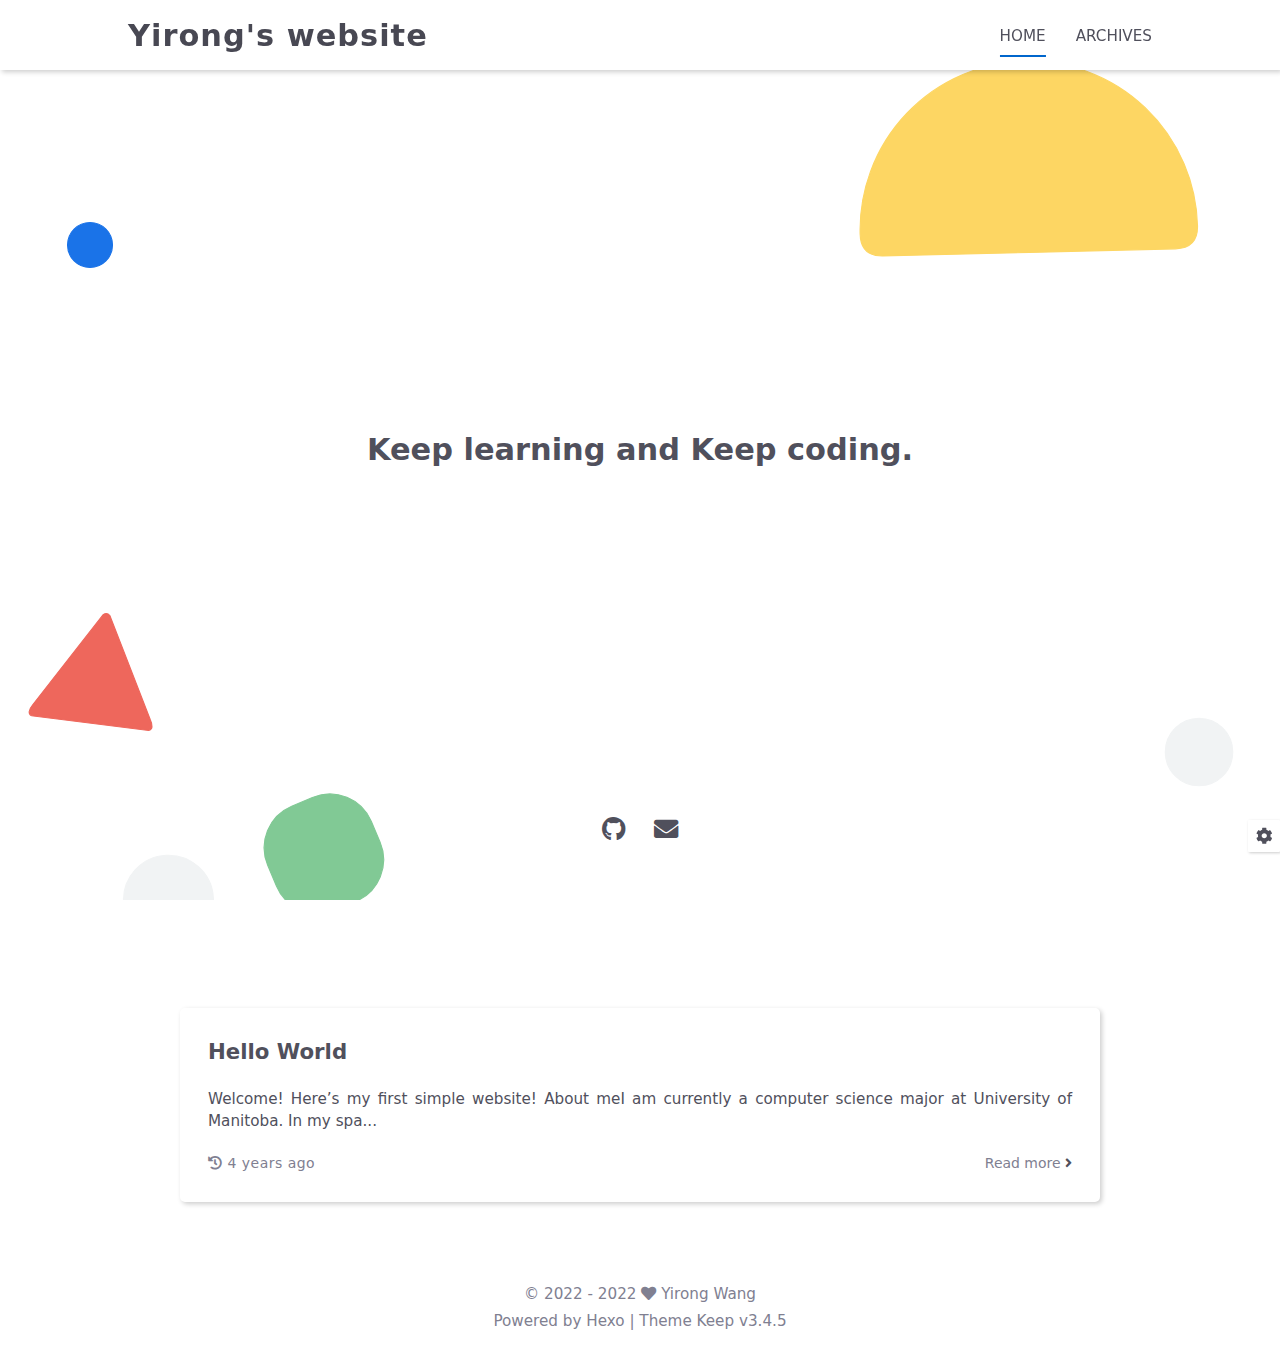
==== commit ed601fc6: "Site updated: 2022-04-13 11:05:16" ====
--- a/index.html
+++ b/index.html
@@ -21,7 +21,7 @@
     <script id="hexo-configurations">
     let KEEP = window.KEEP || {};
     KEEP.hexo_config = {"hostname":"yoursite.com","root":"/","language":"en"};
-    KEEP.theme_config = {"toc":{"enable":false,"number":false,"expand_all":false,"init_open":false},"style":{"primary_color":"#0066CC","avatar":"/images/avatar.svg","favicon":"/images/logo.svg","article_img_align":"left","left_side_width":"260px","content_max_width":"920px","hover":{"shadow":false,"scale":false},"first_screen":{"enable":true,"background_img":"/images/bg.svg","description":"Keep writing and Keep loving."},"scroll":{"progress_bar":{"enable":false},"percent":{"enable":false}}},"local_search":{"enable":false,"preload":false},"code_copy":{"enable":false,"style":"default"},"pjax":{"enable":false},"lazyload":{"enable":false},"version":"3.4.5"};
+    KEEP.theme_config = {"toc":{"enable":false,"number":false,"expand_all":false,"init_open":false},"style":{"primary_color":"#0066CC","avatar":"/images/avatar.svg","favicon":"/images/logo.svg","article_img_align":"left","left_side_width":"260px","content_max_width":"920px","hover":{"shadow":false,"scale":false},"first_screen":{"enable":true,"background_img":"/images/bg.svg","description":"Keep learning and Keep coding."},"scroll":{"progress_bar":{"enable":false},"percent":{"enable":false}}},"local_search":{"enable":false,"preload":false},"code_copy":{"enable":false,"style":"default"},"pjax":{"enable":false},"lazyload":{"enable":false},"version":"3.4.5"};
     KEEP.language_ago = {"second":"%s seconds ago","minute":"%s minutes ago","hour":"%s hours ago","day":"%s days ago","week":"%s weeks ago","month":"%s months ago","year":"%s years ago"};
   </script>
 <meta name="generator" content="Hexo 6.1.0"></head>
@@ -41,7 +41,7 @@
         <div class="first-screen-container flex-center fade-in-down-animation">
     <div class="content flex-center">
         <div class="description">
-            Keep writing and Keep loving.
+            Keep learning and Keep coding.
         </div>
         
             <div class="s-icon-list">
@@ -166,31 +166,26 @@
                 
 
                 <h3 class="home-article-title">
-                    <a href="/2022/04/10/hello-world/">
+                    <a href="/2022/04/13/Hello-World-0/Hello-World-0/">
                         Hello World
                     </a>
                 </h3>
 
                 <div class="home-article-content markdown-body">
                     
-                        Welcome.
-Quick StartCreate a new post1$ hexo new &quot;My New Post&quot;
-
-More info: Writing
-Run server1$ hexo server
-
-More i...
+                        Welcome! Here’s my first simple website!
+About meI am currently a computer science major at University of Manitoba. In my spa...
                     
                 </div>
 
                 <div class="home-article-meta-info-container">
     <div class="home-article-meta-info">
-        <span><i class="fas fa-history"></i>&nbsp;<span class="home-article-date" data-date="Sun Apr 10 2022 15:26:26 GMT-0500">2022-04-10</span></span>
-        
-        
-    </div>
-
-    <a href="/2022/04/10/hello-world/">Read more&nbsp;<i class="fas fa-angle-right"></i></a>
+        <span><i class="fas fa-history"></i>&nbsp;<span class="home-article-date" data-date="Wed Apr 13 2022 00:00:00 GMT-0500">2022-04-13</span></span>
+        
+        
+    </div>
+
+    <a href="/2022/04/13/Hello-World-0/Hello-World-0/">Read more&nbsp;<i class="fas fa-angle-right"></i></a>
 </div>
 
             </li>
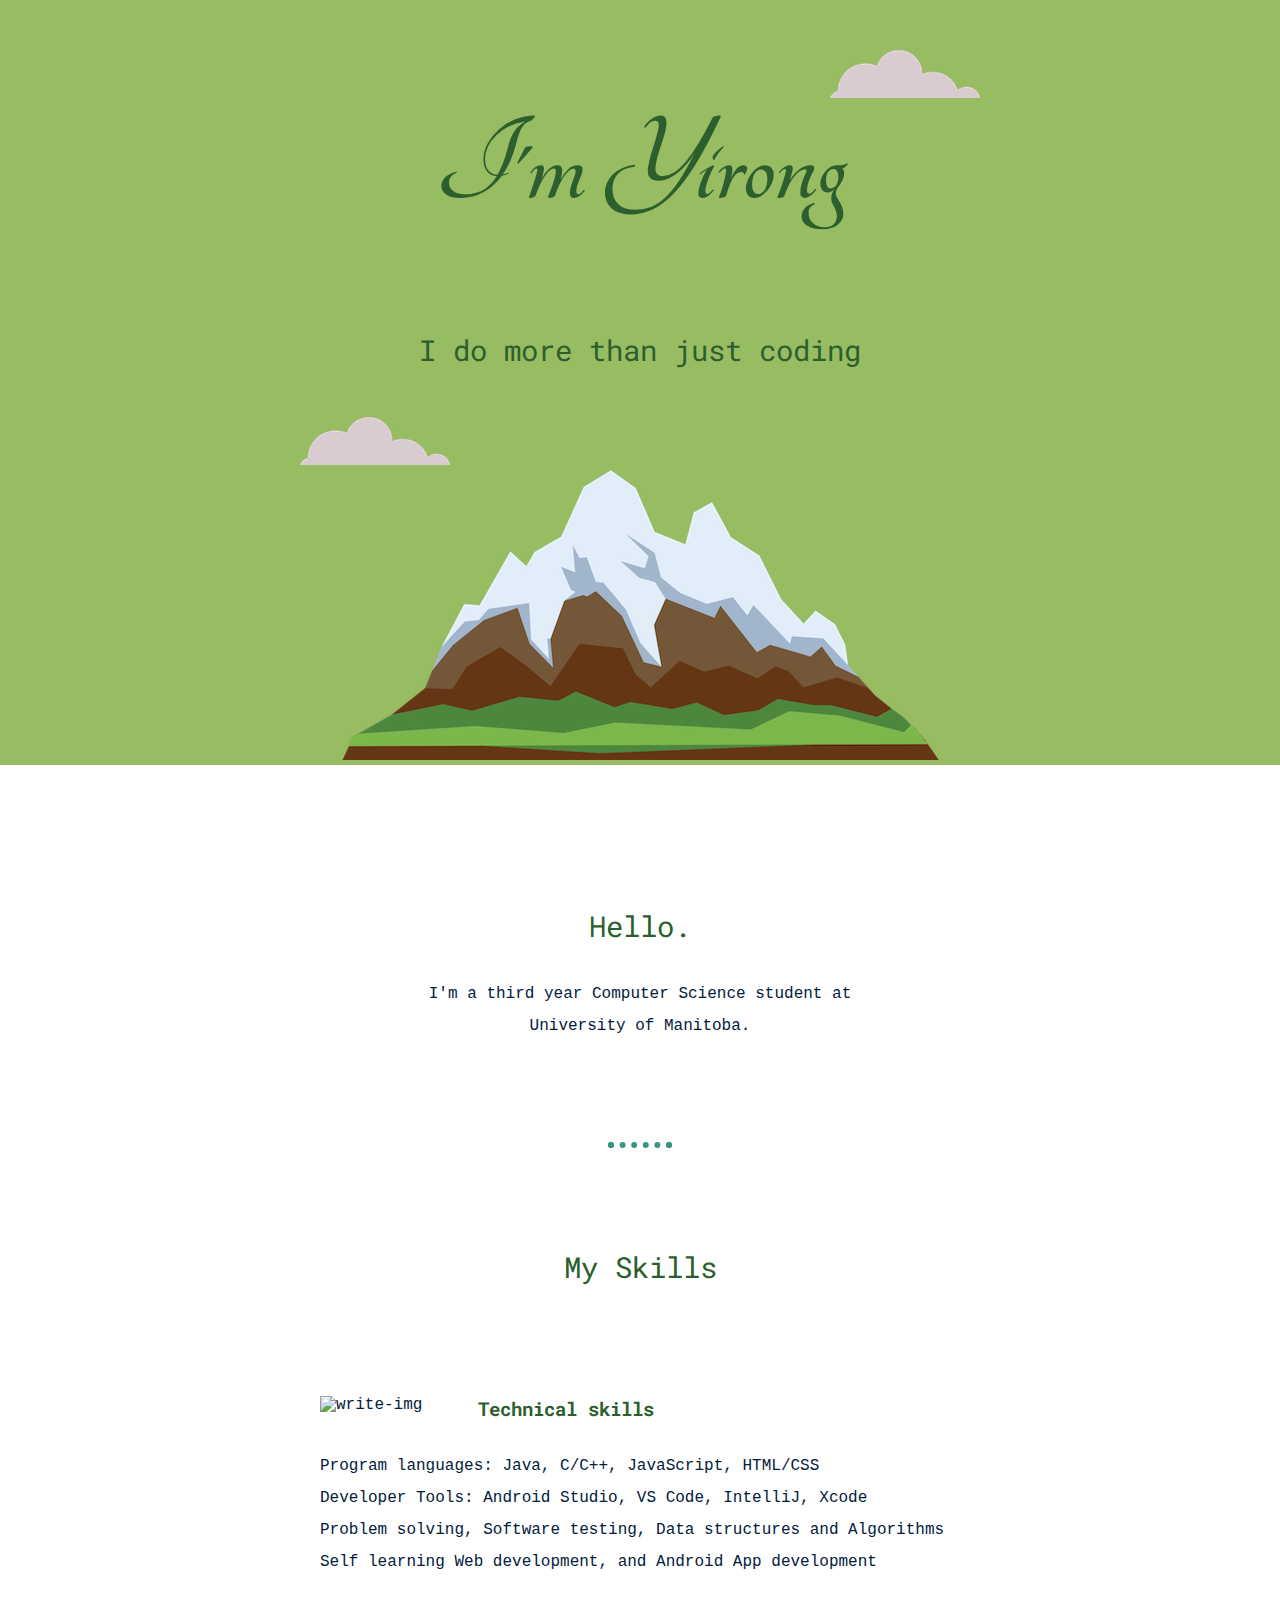
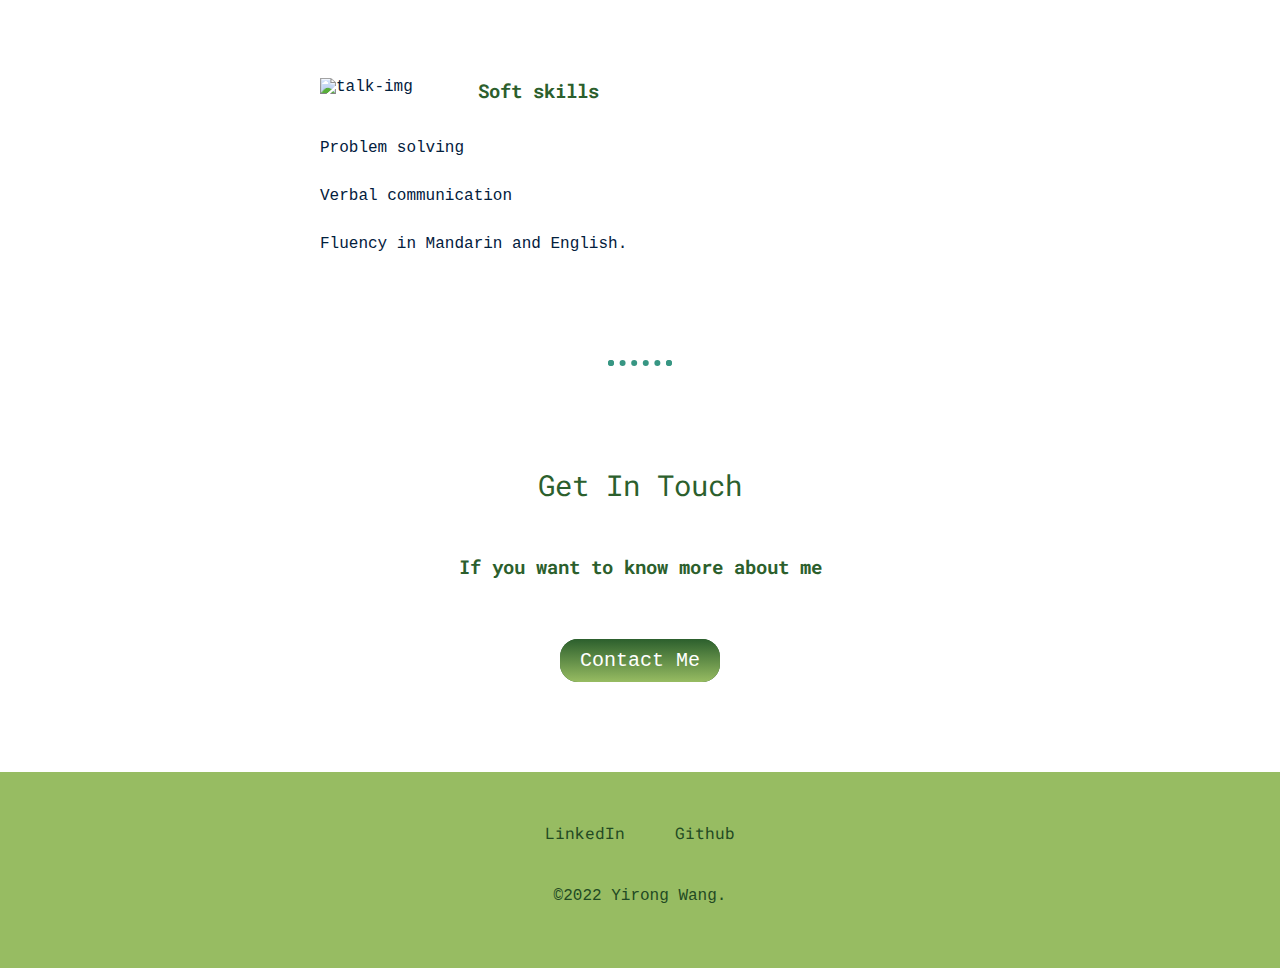
==== commit d111f962: "add files" ====
--- a/index.html
+++ b/index.html
@@ -1,318 +1,68 @@
-<!DOCTYPE html>
-<html lang="en">
-<head>
-    <meta charset="utf-8">
-    <meta name="viewport" content="width=device-width, initial-scale=1, maximum-scale=1">
-    <meta name="keywords" content="Hexo Theme Keep">
-    <meta name="description" content="My blog">
-    <meta name="author" content="Yirong Wang">
-    
-    <title>
-        
-        Yirong&#39;s website
-    </title>
-    
-<link rel="stylesheet" href="/css/style.css">
-
-    <link rel="shortcut icon" href="/images/logo.svg">
-    
-<link rel="stylesheet" href="/css/font-awesome.min.css">
-
-    <script id="hexo-configurations">
-    let KEEP = window.KEEP || {};
-    KEEP.hexo_config = {"hostname":"yoursite.com","root":"/","language":"en"};
-    KEEP.theme_config = {"toc":{"enable":false,"number":false,"expand_all":false,"init_open":false},"style":{"primary_color":"#0066CC","avatar":"/images/avatar.svg","favicon":"/images/logo.svg","article_img_align":"left","left_side_width":"260px","content_max_width":"920px","hover":{"shadow":false,"scale":false},"first_screen":{"enable":true,"background_img":"/images/bg.svg","description":"Keep learning and Keep coding."},"scroll":{"progress_bar":{"enable":false},"percent":{"enable":false}}},"local_search":{"enable":false,"preload":false},"code_copy":{"enable":false,"style":"default"},"pjax":{"enable":false},"lazyload":{"enable":false},"version":"3.4.5"};
-    KEEP.language_ago = {"second":"%s seconds ago","minute":"%s minutes ago","hour":"%s hours ago","day":"%s days ago","week":"%s weeks ago","month":"%s months ago","year":"%s years ago"};
-  </script>
-<meta name="generator" content="Hexo 6.1.0"></head>
-
-
-<body>
-<div class="progress-bar-container">
-    
-
-    
-</div>
-
-
-<main class="page-container">
-
-    
-        <div class="first-screen-container flex-center fade-in-down-animation">
-    <div class="content flex-center">
-        <div class="description">
-            Keep learning and Keep coding.
-        </div>
-        
-            <div class="s-icon-list">
-                
-                    
-                        
-                            <span class="s-icon-item github">
-                                <a target="_blank" href="https://github.com/YWYirong# your GitHub URL">
-                                    <i class="fab fa-github"></i>
-                                </a>
-                            </span>
-                        
-                    
-                
-                    
-                
-                    
-                
-                    
-                
-                    
-                
-                    
-                
-                    
-                
-                    
-                        
-                            <span class="s-icon-item email">
-                                <a href="mailto:yw.yirong@gmail.com">
-                                    <i class="fas fa-envelope"></i>
-                                </a>
-                            </span>
-                        
-                    
-                
-            </div>
-        
-    </div>
-</div>
-
-    
-
-    <div class="page-main-content">
-
-        <div class="page-main-content-top">
-            <header class="header-wrapper">
-
-    <div class="header-content has-first-screen">
-        <div class="left">
-            
-            <a class="logo-title" href="/">
-                Yirong&#39;s website
-            </a>
-        </div>
-
-        <div class="right">
-            <div class="pc">
-                <ul class="menu-list">
-                    
-                        <li class="menu-item">
-                            <a class="active"
-                               href="/"
-                            >
-                                HOME
-                            </a>
-                        </li>
-                    
-                        <li class="menu-item">
-                            <a class=""
-                               href="/archives"
-                            >
-                                ARCHIVES
-                            </a>
-                        </li>
-                    
-                    
-                </ul>
-            </div>
-            <div class="mobile">
-                
-                <div class="icon-item menu-bar">
-                    <div class="menu-bar-middle"></div>
-                </div>
-            </div>
-        </div>
-    </div>
-
-    <div class="header-drawer">
-        <ul class="drawer-menu-list">
-            
-                <li class="drawer-menu-item flex-center">
-                    <a class="active"
-                       href="/">HOME</a>
-                </li>
-            
-                <li class="drawer-menu-item flex-center">
-                    <a class=""
-                       href="/archives">ARCHIVES</a>
-                </li>
-            
-        </ul>
-    </div>
-
-    <div class="window-mask"></div>
-
-</header>
-
-
-        </div>
-
-        <div class="page-main-content-middle">
-
-            <div class="main-content">
-
-                
-                    <div class="home-content-container fade-in-down-animation">
-    <ul class="home-article-list">
-        
-            <li class="home-article-item">
-
-                
-
-                <h3 class="home-article-title">
-                    <a href="/2022/04/13/Hello-World-0/Hello-World-0/">
-                        Hello World
-                    </a>
-                </h3>
-
-                <div class="home-article-content markdown-body">
-                    
-                        Welcome! Here’s my first simple website!
-About meI am currently a computer science major at University of Manitoba. In my spa...
-                    
-                </div>
-
-                <div class="home-article-meta-info-container">
-    <div class="home-article-meta-info">
-        <span><i class="fas fa-history"></i>&nbsp;<span class="home-article-date" data-date="Wed Apr 13 2022 00:00:00 GMT-0500">2022-04-13</span></span>
-        
-        
-    </div>
-
-    <a href="/2022/04/13/Hello-World-0/Hello-World-0/">Read more&nbsp;<i class="fas fa-angle-right"></i></a>
-</div>
-
-            </li>
-        
-    </ul>
-
-    <div class="home-paginator">
-        <div class="paginator">
-    
-
-    
-</div>
-
-    </div>
-</div>
-
-
-                
-            </div>
-
-        </div>
-
-        <div class="page-main-content-bottom">
-            <footer class="footer">
-    <div class="info-container">
-        <div class="copyright-info info-item">
-            &copy;
-            
-              <span>2022</span>
-              -
-            
-            2022&nbsp;<i class="fas fa-heart icon-animate"></i>&nbsp;<a href="/">Yirong Wang</a>
-        </div>
-        
-        <div class="theme-info info-item">
-            Powered by <a target="_blank" href="https://hexo.io">Hexo</a>&nbsp;|&nbsp;Theme&nbsp;<a class="theme-version" target="_blank" href="https://github.com/XPoet/hexo-theme-keep">Keep v3.4.5</a>
-        </div>
-        
-        
-    </div>
-</footer>
-
-        </div>
-    </div>
-
-    
-
-    <div class="right-bottom-side-tools">
-        <div class="side-tools-container">
-    <ul class="side-tools-list">
-        <li class="tools-item tool-font-adjust-plus flex-center">
-            <i class="fas fa-search-plus"></i>
-        </li>
-
-        <li class="tools-item tool-font-adjust-minus flex-center">
-            <i class="fas fa-search-minus"></i>
-        </li>
-
-        <li class="tools-item tool-expand-width flex-center">
-            <i class="fas fa-arrows-alt-h"></i>
-        </li>
-
-        <li class="tools-item tool-dark-light-toggle flex-center">
-            <i class="fas fa-moon"></i>
-        </li>
-
-        <!-- rss -->
-        
-
-        
-            <li class="tools-item tool-scroll-to-top flex-center">
-                <i class="fas fa-arrow-up"></i>
-            </li>
-        
-
-        <li class="tools-item tool-scroll-to-bottom flex-center">
-            <i class="fas fa-arrow-down"></i>
-        </li>
-    </ul>
-
-    <ul class="exposed-tools-list">
-        <li class="tools-item tool-toggle-show flex-center">
-            <i class="fas fa-cog fa-spin"></i>
-        </li>
-        
-    </ul>
-</div>
-
-    </div>
-
-    
-
-    <div class="image-viewer-container">
-    <img src="">
-</div>
-
-
-    
-
-</main>
-
-
-
-
-
-<script src="/js/utils.js"></script>
-
-<script src="/js/main.js"></script>
-
-<script src="/js/header-shrink.js"></script>
-
-<script src="/js/back2top.js"></script>
-
-<script src="/js/dark-light-toggle.js"></script>
-
-
-
-
-
-
-
-
-<div class="post-scripts">
-    
-</div>
-
-
-
-</body>
-</html>
+<!DOCTYPE html>
+<html lang="en">
+<head>
+    <meta charset="UTF-8">
+    <meta http-equiv="X-UA-Compatible" content="IE=edge">
+    <meta name="viewport" content="width=device-width, initial-scale=1.0">
+    <title>Yirong Wang</title>
+    <link rel="stylesheet" href="css/styles.css">
+    <link rel="icon" href="favicon.ico">
+    <link rel="preconnect" href="https://fonts.googleapis.com">
+<link rel="preconnect" href="https://fonts.gstatic.com" crossorigin>
+<link href="https://fonts.googleapis.com/css2?family=Roboto+Mono&family=Tangerine&display=swap" rel="stylesheet">
+</head>
+<body>
+    <div class ="topContainer">
+        <img class="topCloud" src="css/images/cloud.png" alt="cloud-img">
+        <h1>I'm Yirong</h1>
+        <h2>I do more than just coding</h2>
+        <img class="bottomCloud" src="css/images/cloud.png" alt="cloud-img">
+        <img src="css/images/mountain.png" alt="mountain-img">
+    </div>
+    <div class="midContainer">
+        <div class="profile">
+          <img src="" alt="">
+          <h2>Hello.</h2>
+          <p class ="intro">I'm a third year Computer Science student at University of Manitoba.</p>
+        </div>
+        <hr>
+
+        <div class="skills">
+          <h2>My Skills</h2>
+
+          <div class="skill-row">
+            <img class="writeImg" src="https://pics.freeicons.io/uploads/icons/png/8322045541635947945-512.png" alt="write-img">
+            <h3>Technical skills</h3>
+            <p class = "description">Program languages: Java, C/C++, JavaScript, HTML/CSS <br>
+            Developer Tools: Android Studio, VS Code, IntelliJ, Xcode <br>
+            Problem solving, Software testing, Data structures and Algorithms <br>
+            Self learning Web development, and Android App development</p>
+          </div>
+
+          <div class="skill-row">
+            <img class="talkImg" src="https://pics.freeicons.io/uploads/icons/png/2255139741586787943-512.png" alt="talk-img">
+            <h3>Soft skills</h3>
+            <p>Problem solving <br>
+            <p>Verbal communication <br>
+            <p>Fluency in Mandarin and English.</p>
+          </div>
+        </div>
+
+        <hr>
+        <div class="contact-me">
+          <h2>Get In Touch</h2>
+          <h3 class ="textContact">If you want to know more about me</h3>
+          <a class="btn" href="yw.yirong@gmail.com">Contact Me</a>
+        </div>
+      </div>
+      
+      
+      <div class="bottomContainer">
+        <a class="footer-link" href="https://www.linkedin.com/">LinkedIn</a>
+        <a class="footer-link" href="https://github.com/YWYirong">Github</a>
+        <p class = "copyright">©2022 Yirong Wang.</p>
+      </div>
+
+    
+</body>
+</html>--- a/css/styles.css
+++ b/css/styles.css
@@ -0,0 +1,144 @@
+
+body{
+    margin: 0px;
+    text-align: center;
+    color:#03203d;
+    font-family: 'Courier New', Courier, monospace;
+
+}
+
+h1{
+    margin-top: 0px;
+    font-size: 8rem;
+    font-family: 'Tangerine', cursive;
+    color: #2C5F2D;
+    padding-bottom: 10px;
+}
+
+h2{
+    font-size: 1.8rem;
+    font-family: 'Roboto Mono', monospace;
+    color: #2C5F2D;
+    font-weight: normal;
+    padding-bottom: 10px;
+}
+
+h3{
+    color: #2C5F2D;
+    font-family: 'Roboto Mono', monospace;
+    padding-bottom: 10px;
+}
+
+p{
+    line-height: 2;
+}
+
+hr{
+    border: dotted #379683 6px;
+    border-bottom: none;
+    margin: 100px auto;
+    width: 4%;
+}
+
+a{
+    color:#224a23;
+    font-family: 'Roboto Mono', monospace;
+    margin: 10px 20px;
+    text-decoration: none;
+}
+
+a:hover{
+    color:burlywood;
+}
+
+.topContainer{
+    background-color:#97BC62FF;
+    position: relative;
+    padding-top: 100px;
+}
+
+.midContainer{
+margin: 100px 0;
+}
+
+.bottomContainer{
+background-color:#97BC62FF;
+padding: 50px 0 20px;
+}
+
+.textContact{
+margin: 40px auto 60px;
+}
+
+.topCloud{
+    position: absolute;
+    right:300px;
+    top:50px;
+}
+
+.bottomCloud{
+    position: absolute;
+    left:300px;
+    bottom:300px;
+}
+.intro{
+    width: 40%;
+    margin: auto;
+}
+
+.skill-row{
+    width: 50%;
+    margin: 100px auto 100px auto;
+    text-align: left;
+}
+
+.writeImg{
+    width: 20%;
+    float: left;
+    margin-right: 30px;
+}
+
+.talkImg{
+    width: 20%;
+    float: left; 
+    margin-right: 30px;
+}
+
+.contact-message{
+    width:40%;
+    margin: 40 px auto 60px;
+}
+
+.copyright{
+    color:#224a23;
+    font-size:16px;
+    padding: 20px 0;
+}
+
+.btn {
+    background: #2C5F2D;
+    background-image: -webkit-linear-gradient(top, #2C5F2D, #97BC62FF);
+    background-image: -moz-linear-gradient(top, #2C5F2D, #97BC62FF);
+    background-image: -ms-linear-gradient(top, #2C5F2D, #97BC62FF);
+    background-image: -o-linear-gradient(top, #2C5F2D, #97BC62FF);
+    background-image: linear-gradient(to bottom, #2C5F2D, #97BC62FF);
+    -webkit-border-radius: 18;
+    -moz-border-radius: 18;
+    border-radius: 18px;
+    font-family: Courier New;
+    font-weight:500;
+    color: #ffffff;
+    font-size: 20px;
+    padding: 10px 20px 10px 20px;
+    text-decoration: none;
+  }
+  
+  .btn:hover {
+    background: #224a23;
+    background-image: -webkit-linear-gradient(top, #224a23, #79964a);
+    background-image: -moz-linear-gradient(top, #224a23, #79964a);
+    background-image: -ms-linear-gradient(top, #224a23, #79964a);
+    background-image: -o-linear-gradient(top, #224a23, #79964a);
+    background-image: linear-gradient(to bottom, #224a23, #79964a);
+    text-decoration: none;
+  }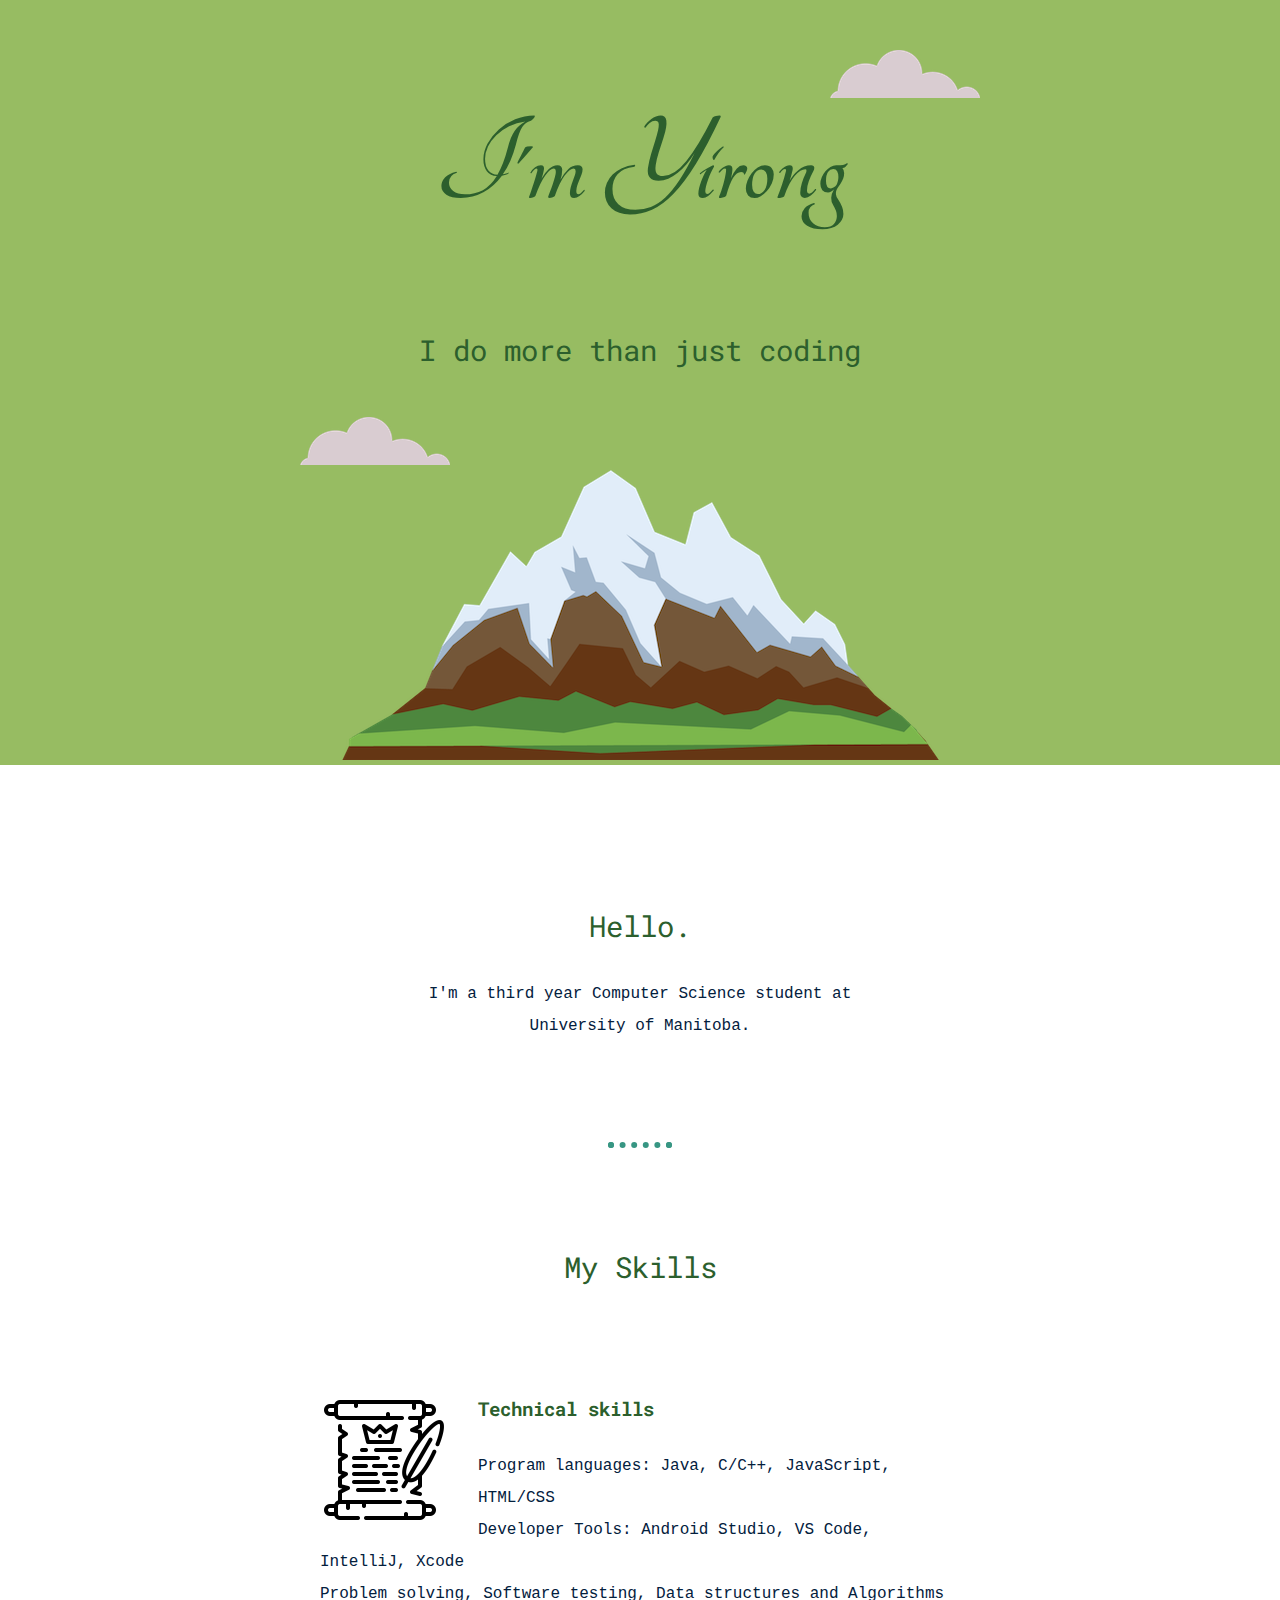
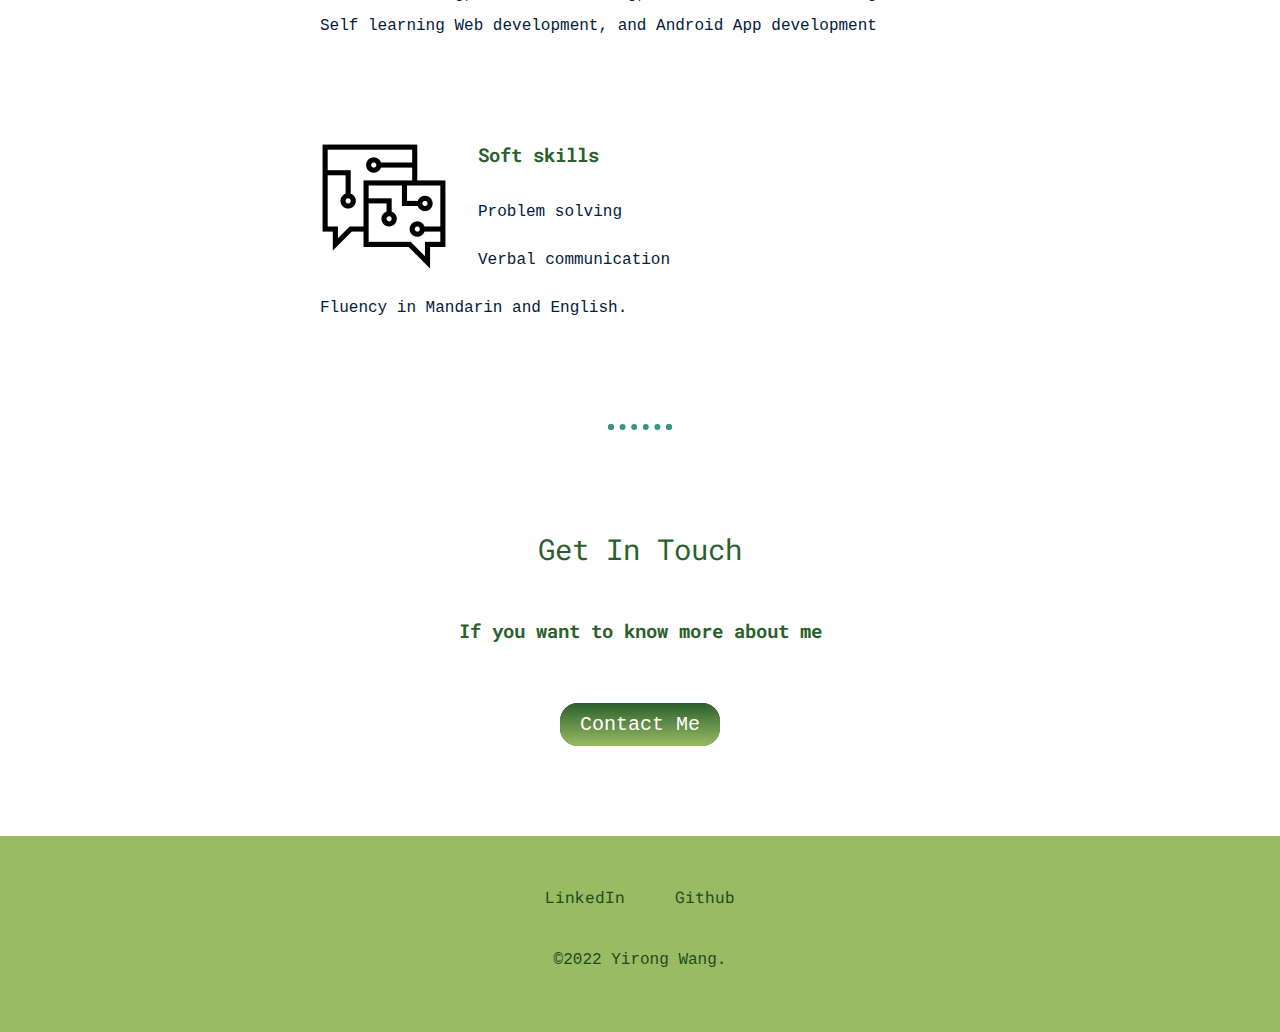
==== commit 54a1247a: "Update index.html" ====
--- a/index.html
+++ b/index.html
@@ -31,7 +31,7 @@
           <h2>My Skills</h2>
 
           <div class="skill-row">
-            <img class="writeImg" src="https://pics.freeicons.io/uploads/icons/png/8322045541635947945-512.png" alt="write-img">
+            <img class="writeImg" src="css/images/write.png" alt="write-img">
             <h3>Technical skills</h3>
             <p class = "description">Program languages: Java, C/C++, JavaScript, HTML/CSS <br>
             Developer Tools: Android Studio, VS Code, IntelliJ, Xcode <br>
@@ -40,7 +40,7 @@
           </div>
 
           <div class="skill-row">
-            <img class="talkImg" src="https://pics.freeicons.io/uploads/icons/png/2255139741586787943-512.png" alt="talk-img">
+            <img class="talkImg" src="css/images/talk.png" alt="talk-img">
             <h3>Soft skills</h3>
             <p>Problem solving <br>
             <p>Verbal communication <br>
@@ -52,7 +52,7 @@
         <div class="contact-me">
           <h2>Get In Touch</h2>
           <h3 class ="textContact">If you want to know more about me</h3>
-          <a class="btn" href="yw.yirong@gmail.com">Contact Me</a>
+          <a class="btn" href="mailto:yw.yirong@gmail.com">Contact Me</a>
         </div>
       </div>
       
@@ -65,4 +65,4 @@
 
     
 </body>
-</html>+</html>
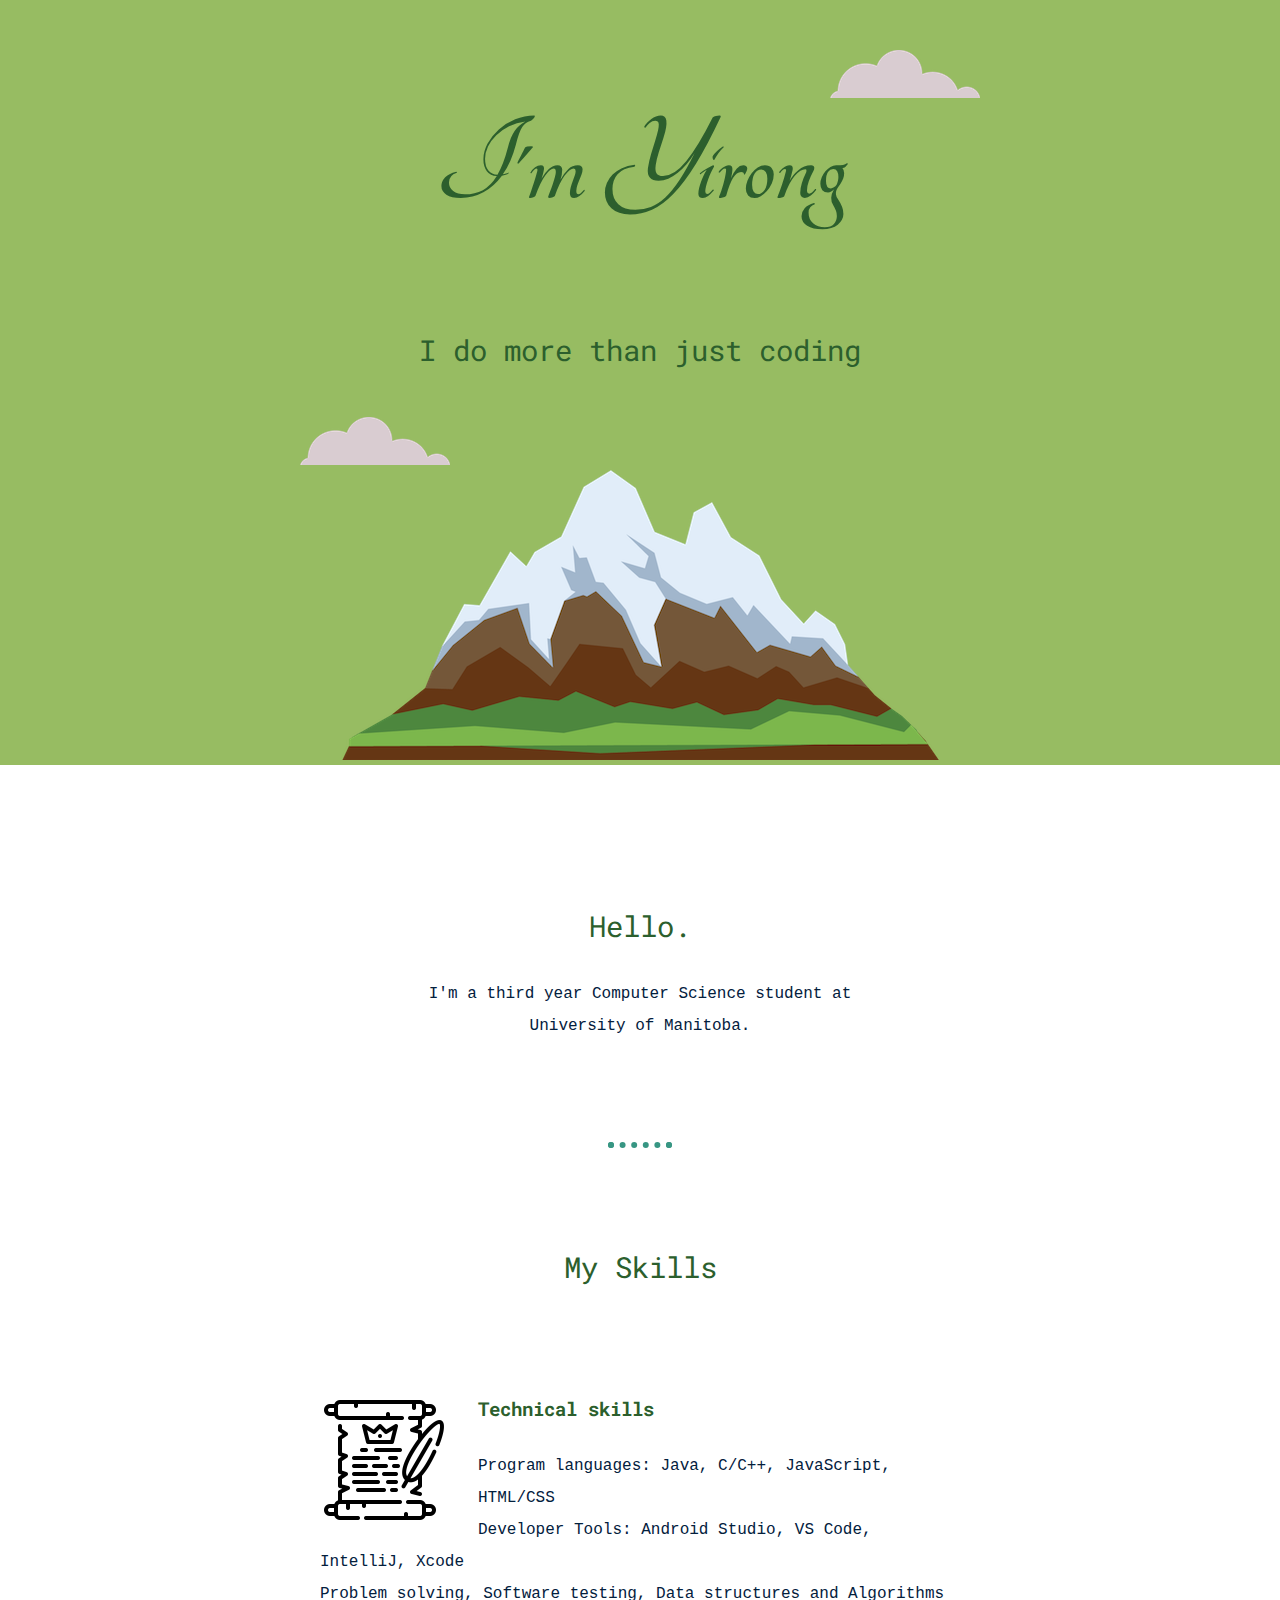
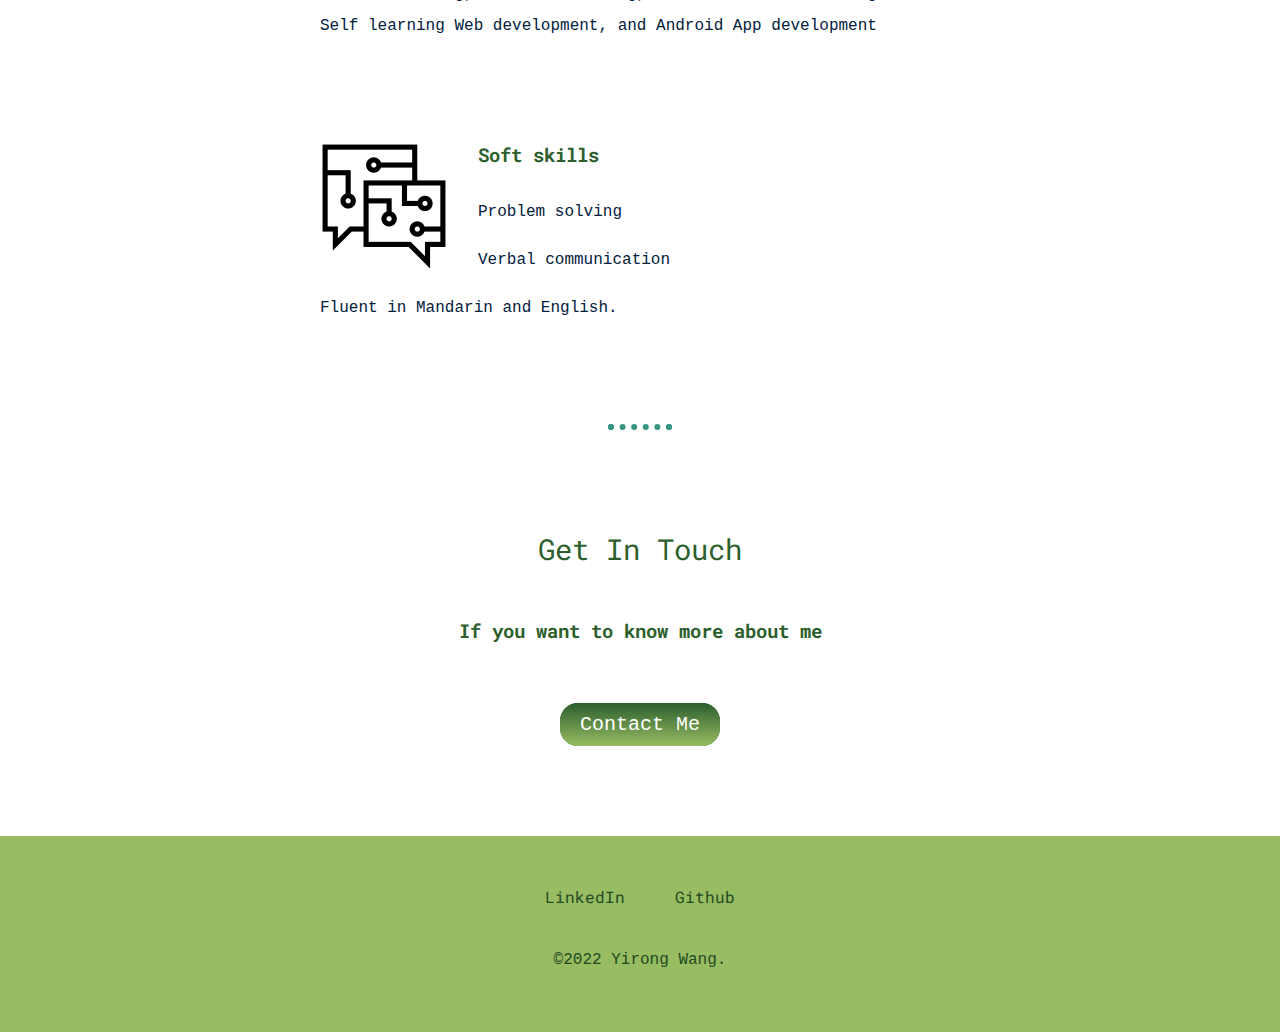
==== commit 68e6fc89: "Update index.html" ====
--- a/index.html
+++ b/index.html
@@ -44,7 +44,7 @@
             <h3>Soft skills</h3>
             <p>Problem solving <br>
             <p>Verbal communication <br>
-            <p>Fluency in Mandarin and English.</p>
+            <p>Fluent in Mandarin and English.</p>
           </div>
         </div>
 
